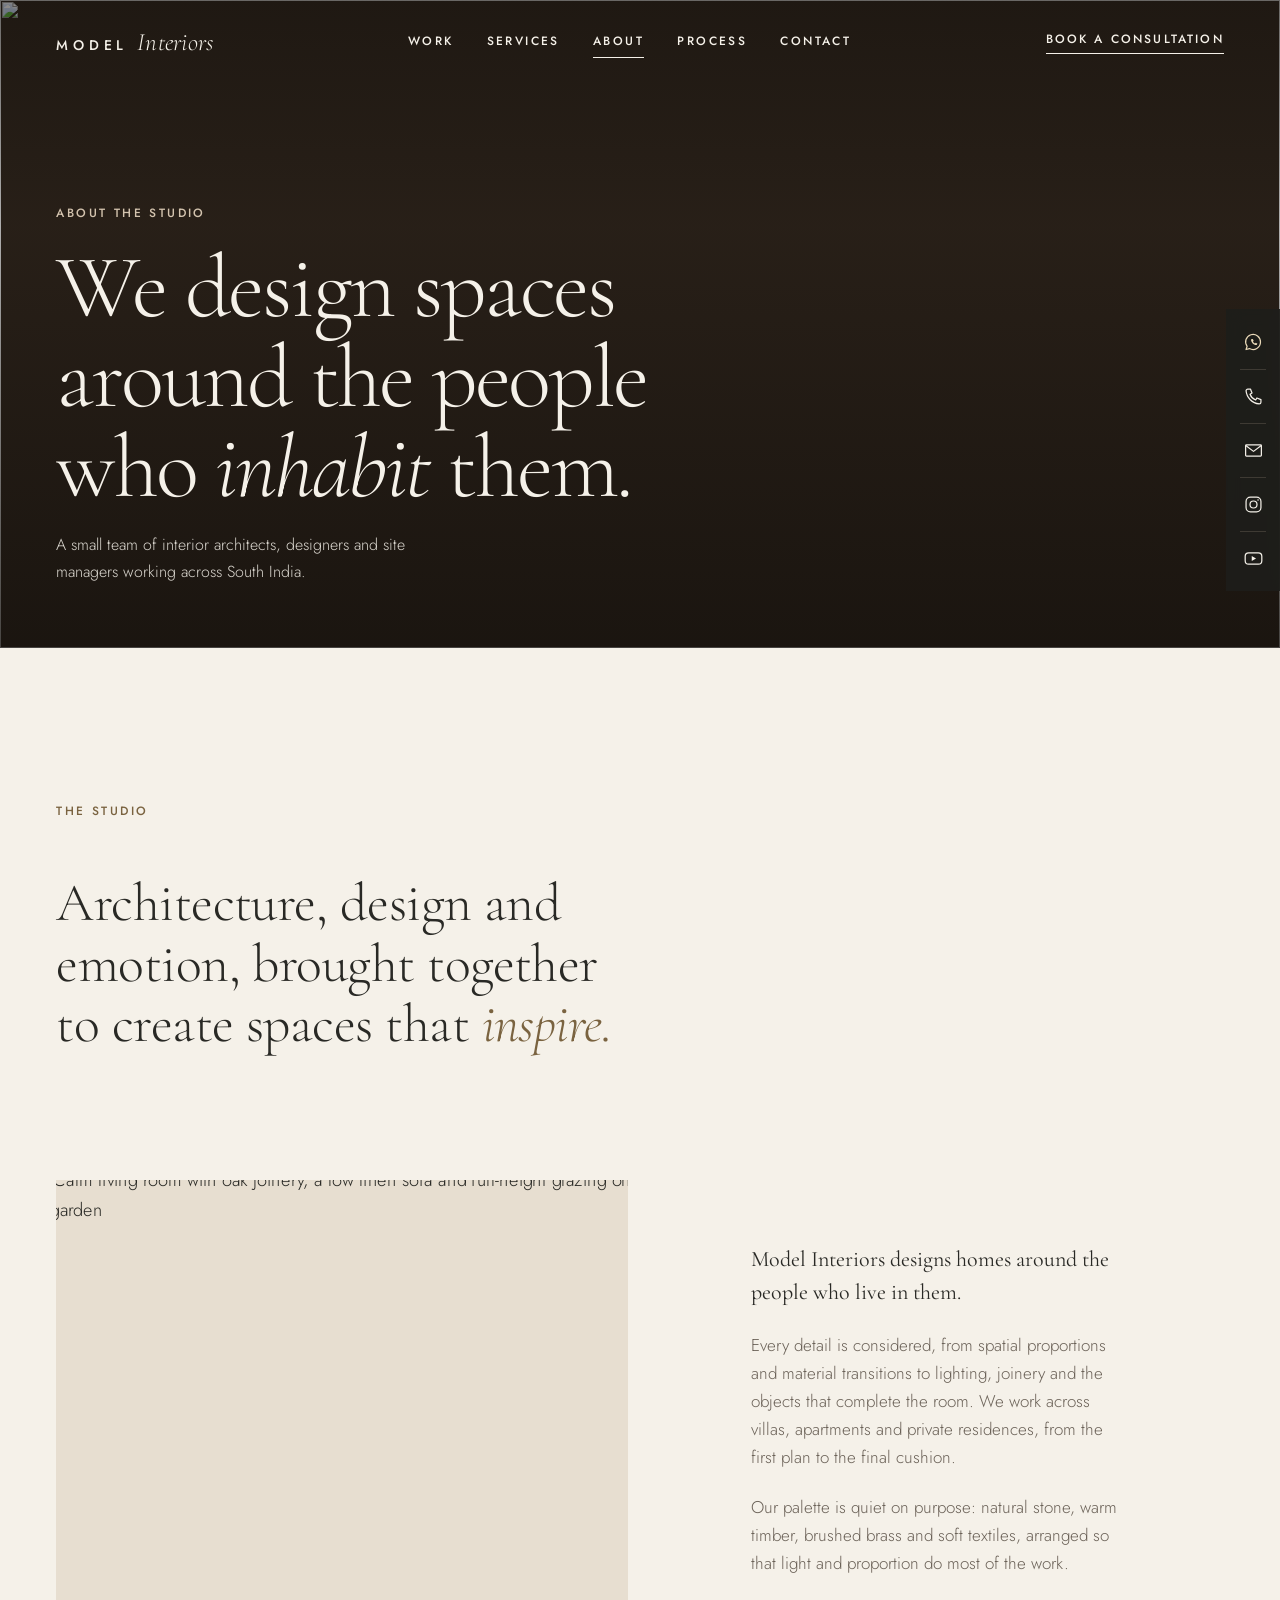
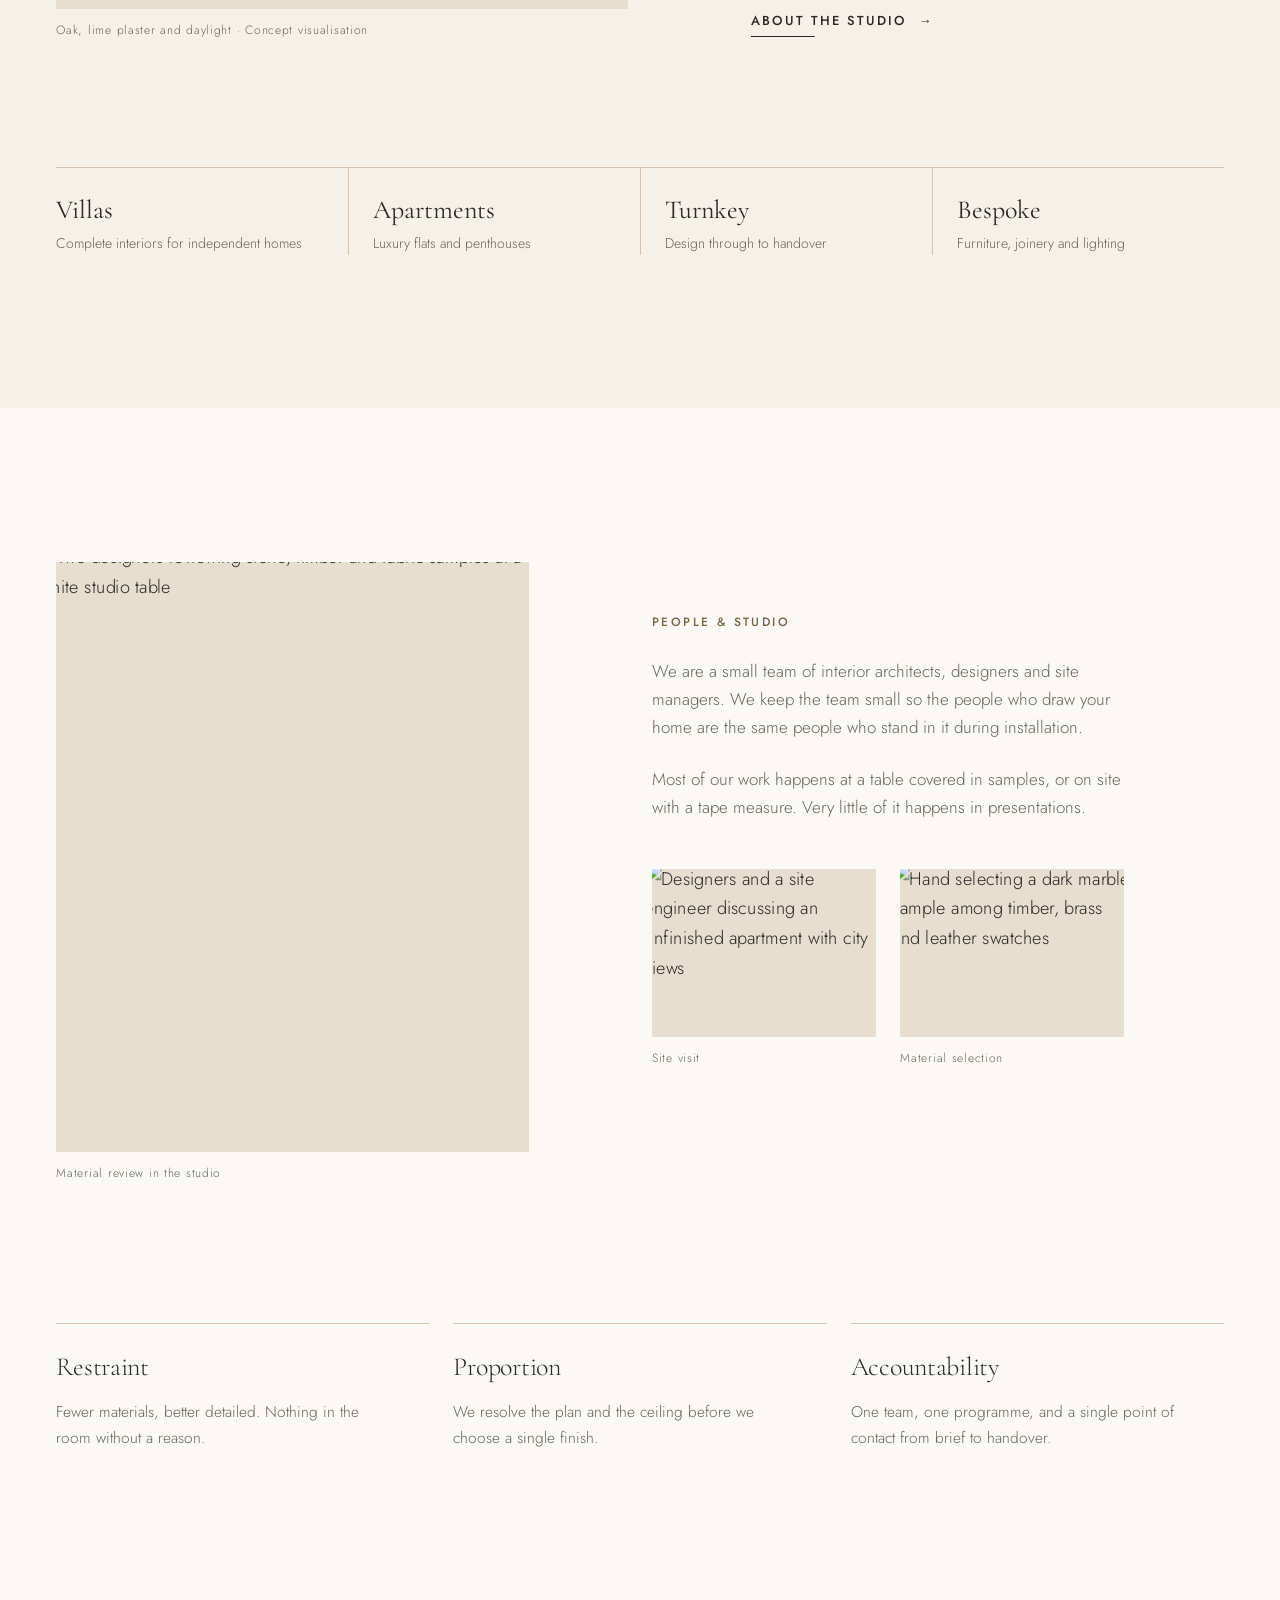
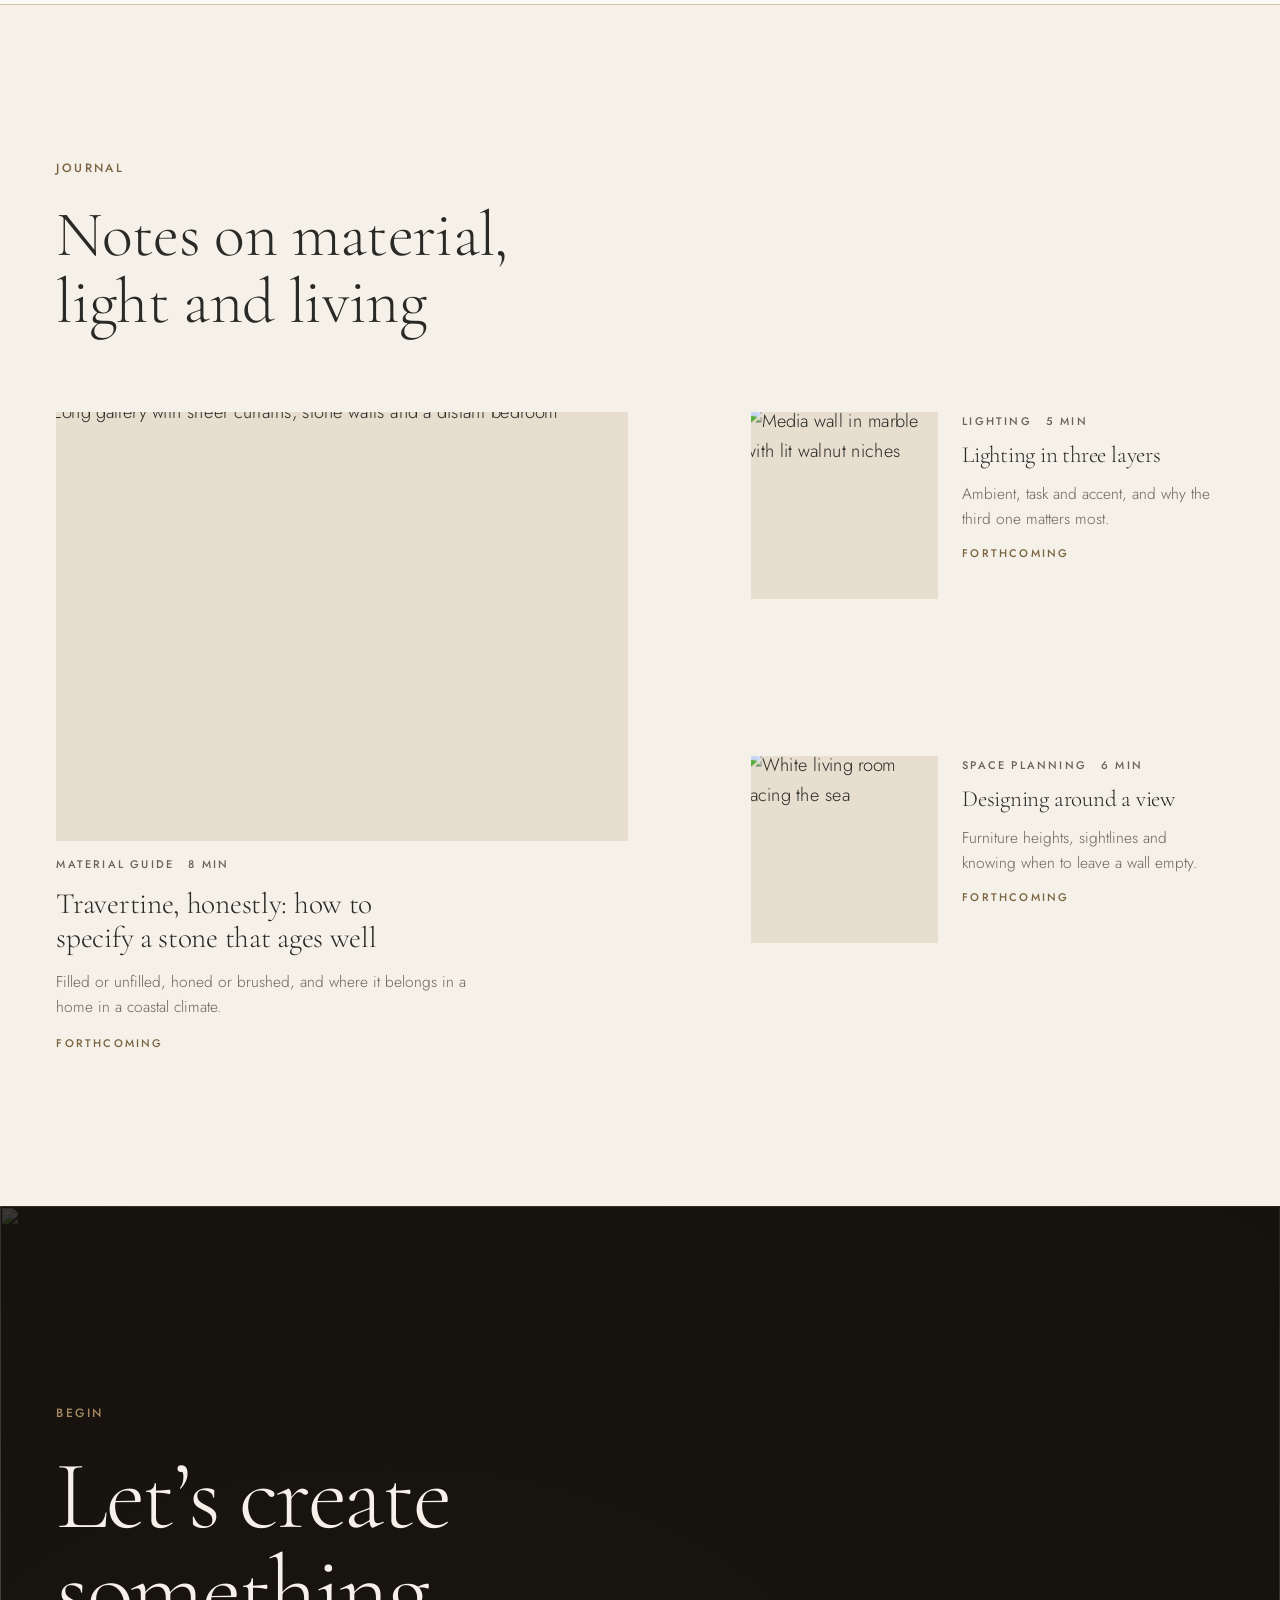
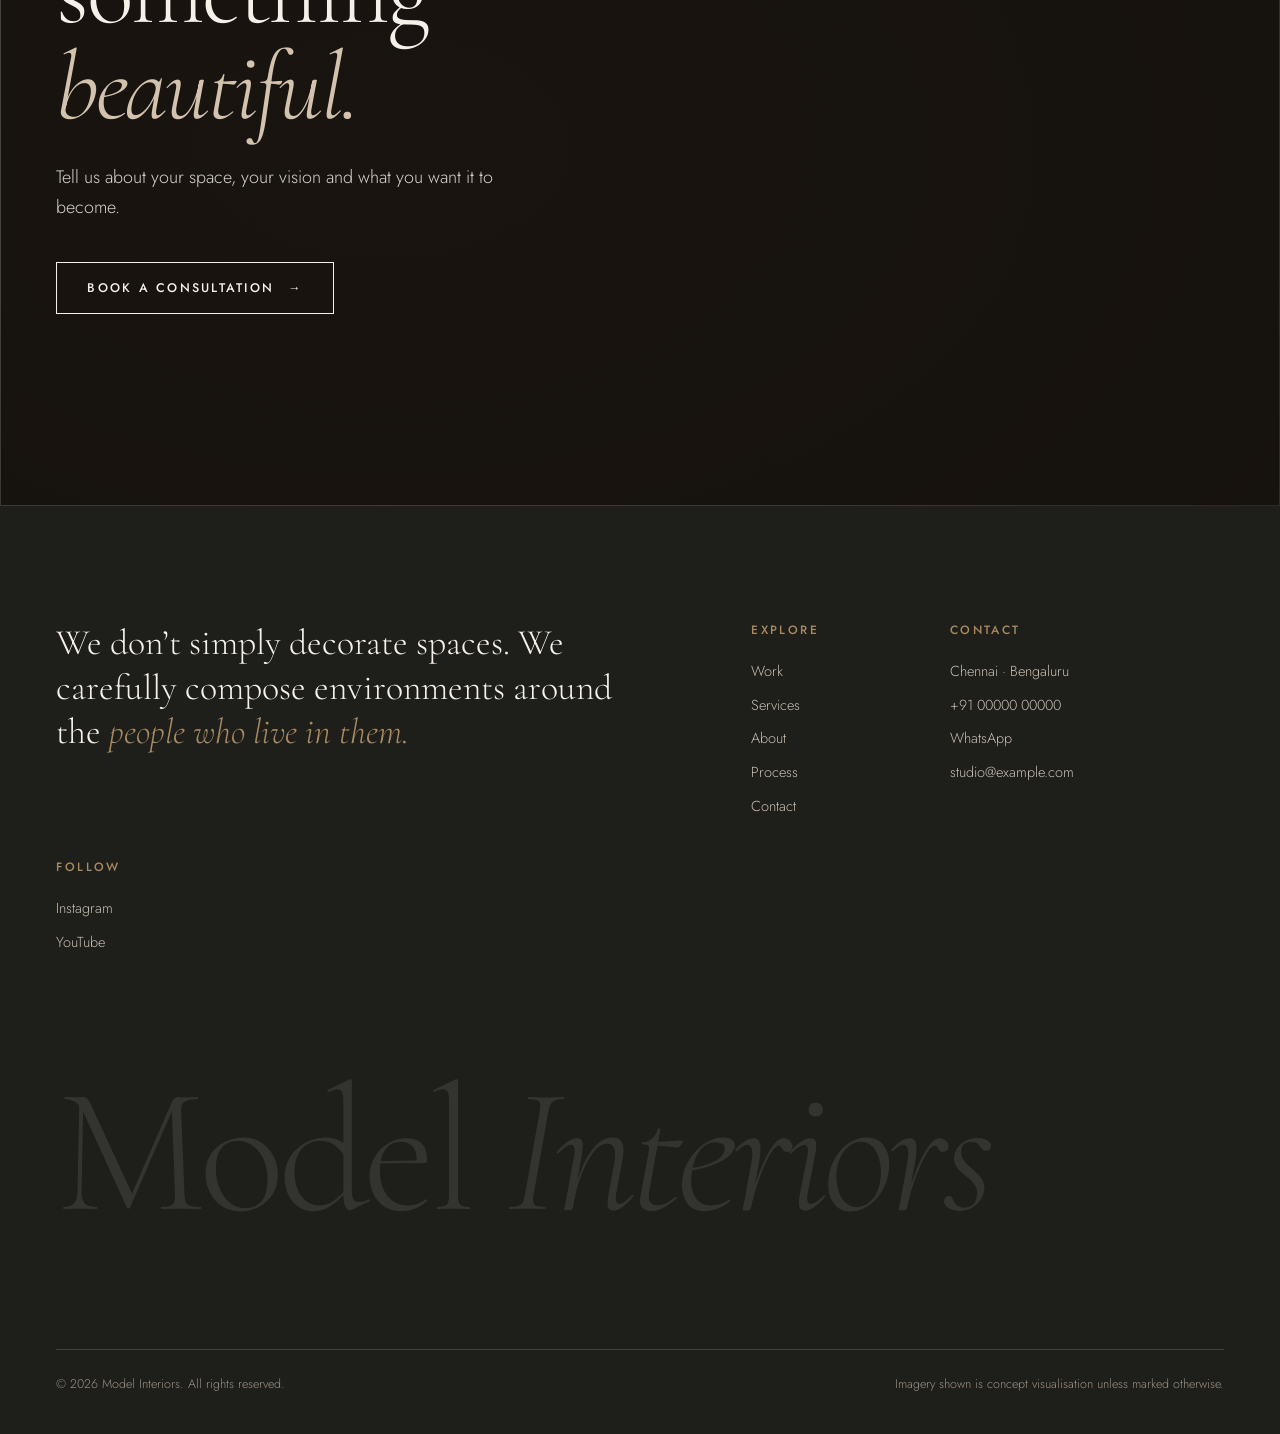
==== about.html @ 7d103e5c "Add files via upload" ====
<!doctype html>
<html lang="en">
<head>
<meta charset="utf-8">
<meta name="viewport" content="width=device-width,initial-scale=1,viewport-fit=cover">
<title>About — Model Interiors</title>
<meta name="description" content="Model Interiors — considered residential interiors, villas and luxury apartments.">
<link rel="preconnect" href="https://fonts.googleapis.com">
<link rel="preconnect" href="https://fonts.gstatic.com" crossorigin>
<link rel="stylesheet" href="https://fonts.googleapis.com/css2?family=Cormorant+Garamond:ital,wght@0,300;0,400;0,500;1,300;1,400&family=Jost:wght@300;400;500&display=swap">
<link rel="stylesheet" href="site.css">

</head>
<body>
<a class="skip" href="#main">Skip to content</a>
<header class="nav" id="nav">
  <div class="wrap">
    <a class="logo" href="index.html" aria-label="Model Interiors, home"><b>MODEL</b><i>Interiors</i></a>
    <nav class="menu" aria-label="Primary"><a href="work.html">Work</a><a href="services.html">Services</a><a href="about.html" aria-current="page">About</a><a href="process.html">Process</a><a href="contact.html">Contact</a></nav>
    <a class="nav-cta" href="contact.html">Book a consultation</a>
    <button class="burger" id="burger" aria-label="Open menu" aria-expanded="false" aria-controls="drawer"><span></span><span></span></button>
  </div>
</header>
<div class="drawer" id="drawer" role="dialog" aria-modal="true" aria-label="Menu">
  <div class="top"><span class="logo"><b>MODEL</b><i>Interiors</i></span><button class="close" id="close">Close</button></div>
  <nav aria-label="Mobile"><a href="index.html">Home</a><a href="work.html">Work</a><a href="services.html">Services</a><a href="about.html" aria-current="page">About</a><a href="process.html">Process</a><a href="contact.html">Contact</a></nav>
  <div class="foot"><span>+91 00000 00000</span><a href="https://wa.me/910000000000?text=Hello%20Model%20Interiors%2C%20I%27d%20like%20to%20discuss%20an%20interior%20project." target="_blank" rel="noopener" class="link">WhatsApp us <span class="arr">→</span></a></div>
</div>
<aside class="rail" aria-label="Quick contact"><a class="r-wa" href="https://wa.me/910000000000?text=Hello%20Model%20Interiors%2C%20I%27d%20like%20to%20discuss%20an%20interior%20project." target="_blank" rel="noopener" aria-label="WhatsApp: +91 00000 00000"><svg viewBox="0 0 24 24" aria-hidden="true"><path d="M20 11.5a8.5 8.5 0 0 1-12.6 7.4L3.5 20l1.2-3.7A8.5 8.5 0 1 1 20 11.5z"/><path d="M9.2 8.3c-.3 3.3 3 6.9 6.4 6.6l.9-1.5-1.9-1-.9.8a4.6 4.6 0 0 1-2.3-2.3l.8-.9-1-1.9-1.9.2z" class="fill"/></svg><span class="tip"><b>WhatsApp</b>+91 00000 00000</span><span class="mlabel">WhatsApp</span></a><a class="r-call" href="tel:+910000000000" aria-label="Call: +91 00000 00000"><svg viewBox="0 0 24 24" aria-hidden="true"><path d="M5.5 3.5h3l1.8 4.6-2.3 1.4a11 11 0 0 0 6.5 6.5l1.4-2.3 4.6 1.8v3a2 2 0 0 1-2 2A16.5 16.5 0 0 1 3.5 5.5a2 2 0 0 1 2-2z"/></svg><span class="tip"><b>Call</b>+91 00000 00000</span><span class="mlabel">Call</span></a><a class="r-mail" href="mailto:studio@example.com" aria-label="Email: studio@example.com"><svg viewBox="0 0 24 24" aria-hidden="true"><rect x="3" y="5.5" width="18" height="13" rx="1"/><path d="M3.5 6.5 12 13l8.5-6.5"/></svg><span class="tip"><b>Email</b>studio@example.com</span><span class="mlabel">Email</span></a><a class="r-ig" href="https://www.instagram.com/" target="_blank" rel="noopener" aria-label="Instagram: @modelinteriors"><svg viewBox="0 0 24 24" aria-hidden="true"><rect x="3.5" y="3.5" width="17" height="17" rx="5"/><circle cx="12" cy="12" r="4"/><circle cx="17.2" cy="6.8" r=".9" class="fill"/></svg><span class="tip"><b>Instagram</b>@modelinteriors</span><span class="mlabel">Instagram</span></a><a class="r-yt" href="https://www.youtube.com/" target="_blank" rel="noopener" aria-label="YouTube: Model Interiors"><svg viewBox="0 0 24 24" aria-hidden="true"><rect x="2.5" y="5.5" width="19" height="13" rx="4"/><path d="M10 9.2v5.6l4.9-2.8z" class="fill"/></svg><span class="tip"><b>YouTube</b>Model Interiors</span><span class="mlabel">YouTube</span></a></aside>
<main id="main">
<section class="page-hero" aria-labelledby="ph">
  <img src="img/team.webp" alt="" aria-hidden="true" style="object-position:50% 30%">
  <div class="wrap hero-intro"><span class="label l1" style="color:var(--taupe)">About the studio</span><h1 id="ph" class="l2">We design spaces around the people who <em>inhabit</em> them.</h1><p class="l3">A small team of interior architects, designers and site managers working across South India.</p></div>
</section><!-- INTRO -->
<section class="sec intro" id="intro" aria-labelledby="intro-h">
  <div class="wrap grid">
    <span class="label" style="grid-column:1/-1">The studio</span>
    <h2 id="intro-h">Architecture, design and emotion, brought together to create spaces that <em>inspire.</em></h2>
    <figure class="fig" style="margin-bottom:0">
      <div class="zoom reveal"><img src="img/travertine.webp" alt="Calm living room with oak joinery, a low linen sofa and full-height glazing onto a garden" loading="lazy" width="1600" height="893"></div>
      <figcaption>Oak, lime plaster and daylight · Concept visualisation</figcaption>
    </figure>
    <div class="txt">
      <p>Model Interiors designs homes around the people who live in them.</p>
      <p class="muted">Every detail is considered, from spatial proportions and material transitions to lighting, joinery and the objects that complete the room. We work across villas, apartments and private residences, from the first plan to the final cushion.</p>
      <p class="muted">Our palette is quiet on purpose: natural stone, warm timber, brushed brass and soft textiles, arranged so that light and proportion do most of the work.</p>
      <a class="link" href="about.html" style="align-self:flex-start">About the studio <span class="arr" aria-hidden="true">→</span></a>
    </div>
    <div class="scope">
      <div><b>Villas</b><span>Complete interiors for independent homes</span></div>
      <div><b>Apartments</b><span>Luxury flats and penthouses</span></div>
      <div><b>Turnkey</b><span>Design through to handover</span></div>
      <div><b>Bespoke</b><span>Furniture, joinery and lighting</span></div>
    </div>
  </div>
</section>

<!-- STUDIO -->
<section class="sec studio" id="studio" aria-labelledby="studio-h" style="background:var(--warm-white)">
  <div class="wrap grid">
    <figure class="main"><div class="zoom reveal"><img src="img/team.webp" alt="Two designers reviewing stone, timber and fabric samples at a white studio table" loading="lazy"></div><figcaption>Material review in the studio</figcaption></figure>
    <div class="copy">
      <span class="label">People &amp; studio</span>
      <h2 id="studio-h" class="sr-h">We design spaces around the people who <em>inhabit</em> them.</h2>
      <p>We are a small team of interior architects, designers and site managers. We keep the team small so the people who draw your home are the same people who stand in it during installation.</p>
      <p>Most of our work happens at a table covered in samples, or on site with a tape measure. Very little of it happens in presentations.</p>
      <div class="duo">
        <figure><div class="zoom reveal"><img src="img/p-site.webp" alt="Designers and a site engineer discussing an unfinished apartment with city views" loading="lazy"></div><figcaption>Site visit</figcaption></figure>
        <figure><div class="zoom reveal"><img src="img/p-material.webp" alt="Hand selecting a dark marble sample among timber, brass and leather swatches" loading="lazy"></div><figcaption>Material selection</figcaption></figure>
      </div>
    </div>
    <div class="principles">
      <div><h3>Restraint</h3><p>Fewer materials, better detailed. Nothing in the room without a reason.</p></div>
      <div><h3>Proportion</h3><p>We resolve the plan and the ceiling before we choose a single finish.</p></div>
      <div><h3>Accountability</h3><p>One team, one programme, and a single point of contact from brief to handover.</p></div>
    </div>
  </div>
</section>

<!-- JOURNAL -->
<section class="sec journal" aria-labelledby="j-h">
  <div class="wrap">
    <div class="sec-head">
      <span class="label">Journal</span>
      <h2 id="j-h">Notes on material, light and living</h2>
    </div>
    <div class="posts">
      <article class="post big">
        <div class="zoom reveal"><img src="img/gallery.webp" alt="Long gallery with sheer curtains, stone walls and a distant bedroom" loading="lazy"></div>
        <div class="k"><span>Material guide</span><span>8 min</span></div>
        <h3>Travertine, honestly: how to specify a stone that ages well</h3>
        <p>Filled or unfilled, honed or brushed, and where it belongs in a home in a coastal climate.</p>
        <span class="soon">Forthcoming</span>
      </article>
      <article class="post sm">
        <div class="zoom reveal"><img src="img/media-wall.webp" alt="Media wall in marble with lit walnut niches" loading="lazy"></div>
        <div style="display:flex;flex-direction:column;gap:12px"><div class="k"><span>Lighting</span><span>5 min</span></div><h3>Lighting in three layers</h3><p>Ambient, task and accent, and why the third one matters most.</p><span class="soon">Forthcoming</span></div>
      </article>
      <article class="post sm">
        <div class="zoom reveal"><img src="img/penthouse.webp" alt="White living room facing the sea" loading="lazy"></div>
        <div style="display:flex;flex-direction:column;gap:12px"><div class="k"><span>Space planning</span><span>6 min</span></div><h3>Designing around a view</h3><p>Furniture heights, sightlines and knowing when to leave a wall empty.</p><span class="soon">Forthcoming</span></div>
      </article>
    </div>
  </div>
</section>

<!-- FINAL CTA -->
<section class="final on-dark" aria-labelledby="cta-h">
  <img src="img/villa-sunset.webp" alt="" loading="lazy" aria-hidden="true">
  <div class="wrap">
    <span class="label">Begin</span>
    <h2 id="cta-h">Let’s create something <em>beautiful.</em></h2>
    <p>Tell us about your space, your vision and what you want it to become.</p>
    <a class="btn" href="contact.html">Book a consultation <span aria-hidden="true">→</span></a>
  </div>
</section>


</main>
<footer class="on-dark">
  <div class="wrap grid">
    <p class="statement">We don’t simply decorate spaces. We carefully compose environments around the <em>people who live in them.</em></p>
    <div class="col"><span class="label">Explore</span><a href="work.html">Work</a><a href="services.html">Services</a><a href="about.html">About</a><a href="process.html">Process</a><a href="contact.html">Contact</a></div>
    <div class="col"><span class="label">Contact</span><span>Chennai · Bengaluru</span><a href="tel:+910000000000">+91 00000 00000</a><a href="https://wa.me/910000000000?text=Hello%20Model%20Interiors%2C%20I%27d%20like%20to%20discuss%20an%20interior%20project." target="_blank" rel="noopener">WhatsApp</a><a href="mailto:studio@example.com">studio@example.com</a></div>
    <div class="col"><span class="label">Follow</span><a href="https://www.instagram.com/" target="_blank" rel="noopener">Instagram</a><a href="https://www.youtube.com/" target="_blank" rel="noopener">YouTube</a></div>
    <div class="big" aria-hidden="true">Model <em>Interiors</em></div>
    <div class="base"><span>© 2026 Model Interiors. All rights reserved.</span><span>Imagery shown is concept visualisation unless marked otherwise.</span></div>
  </div>
</footer>
<script src="site.js"></script>
</body>
</html>
---- site.css ----
:root{
  --ivory:#F5F1E9; --sand:#E7DED0; --taupe:#D3C3AE; --stone:#6B6258; --char:#292925; --ink:#1E1E1B;
  --brass:#A88B60; --brass-deep:#7A6340; --warm-white:#FBF9F5;
  --serif:"Cormorant Garamond","Cormorant",Georgia,"Times New Roman",serif;
  --sans:"Jost","Helvetica Neue",Arial,sans-serif;
  --g:clamp(20px,4.4vw,64px);
  --sec:clamp(88px,12vw,184px);
  --ease:cubic-bezier(.22,1,.36,1);
  color-scheme:light;
}
*{box-sizing:border-box}
html{scroll-behavior:smooth;-webkit-text-size-adjust:100%}
body{margin:0;background:var(--ivory);color:var(--char);font-family:var(--sans);font-weight:300;font-size:17px;line-height:1.65;-webkit-font-smoothing:antialiased;overflow-x:hidden}
img,video{display:block;max-width:100%;height:auto}
figure{margin:0}
[hidden]{display:none!important}
a{color:inherit;text-decoration:none}
h1,h2,h3{font-family:var(--serif);font-weight:300;margin:0;text-wrap:balance;letter-spacing:-.01em}
p{margin:0}
.wrap{max-width:1560px;margin:0 auto;padding-inline:var(--g)}
.label{font-family:var(--sans);font-size:12px;font-weight:500;letter-spacing:.2em;text-transform:uppercase;color:var(--brass-deep)}
.on-dark .label{color:var(--brass)}
.muted{color:var(--stone)}
.skip{position:absolute;left:-999px;top:8px;background:var(--char);color:var(--ivory);padding:10px 16px;z-index:100}
.skip:focus{left:16px}
:focus-visible{outline:2px solid var(--brass-deep);outline-offset:4px}
.on-dark :focus-visible{outline-color:var(--brass)}

/* links & buttons */
.link{display:inline-flex;align-items:center;gap:12px;font-size:13px;font-weight:500;letter-spacing:.16em;text-transform:uppercase;padding-block:10px;position:relative}
.link::after{content:"";position:absolute;left:0;right:0;bottom:4px;height:1px;background:currentColor;transform-origin:left;transform:scaleX(.35);transition:transform .5s var(--ease)}
.link:hover::after,.link:focus-visible::after{transform:scaleX(1)}
.link .arr{transition:transform .5s var(--ease)}
.link:hover .arr{transform:translateX(5px)}
.btn{display:inline-flex;align-items:center;justify-content:center;gap:14px;min-height:52px;padding:0 30px;border:1px solid currentColor;font:500 12.5px/1 var(--sans);letter-spacing:.18em;text-transform:uppercase;background:transparent;color:inherit;cursor:pointer;transition:background .5s var(--ease),color .5s var(--ease)}
.btn:hover{background:var(--char);color:var(--ivory);border-color:var(--char)}
.on-dark .btn:hover,.hero .btn:hover{background:var(--ivory);color:var(--char);border-color:var(--ivory)}

/* header */
.nav{position:fixed;inset:0 0 auto 0;z-index:50;padding-top:env(safe-area-inset-top,0px);color:var(--ivory);transition:background .5s var(--ease),color .5s var(--ease),transform .6s var(--ease),border-color .5s;border-bottom:1px solid transparent}
.nav.solid{background:rgba(245,241,233,.94);backdrop-filter:blur(10px);-webkit-backdrop-filter:blur(10px);color:var(--char);border-bottom-color:rgba(211,195,174,.6)}
.nav.hide{transform:translateY(-100%)}
.nav .wrap{display:flex;align-items:center;justify-content:space-between;height:84px;gap:24px}
.logo{display:flex;align-items:baseline;gap:9px;line-height:1}
.logo b{font:500 14px/1 var(--sans);letter-spacing:.34em}
.logo i{font:italic 300 25px/1 var(--serif);letter-spacing:.01em}
.menu{display:flex;gap:clamp(20px,2.6vw,44px);font-size:12px;font-weight:500;letter-spacing:.2em;text-transform:uppercase}
.menu a{position:relative;padding-block:8px}
.menu a::after{content:"";position:absolute;left:0;right:0;bottom:2px;height:1px;background:currentColor;transform:scaleX(0);transform-origin:left;transition:transform .5s var(--ease)}
.menu a:hover::after{transform:scaleX(1)}
.nav-cta{font-size:12px;font-weight:500;letter-spacing:.18em;text-transform:uppercase;border-bottom:1px solid currentColor;padding-bottom:3px}
.burger{display:none;background:none;border:0;color:inherit;width:48px;height:48px;cursor:pointer;padding:12px;margin-right:-12px}
.burger span{display:block;height:1px;background:currentColor;margin:7px 0;transition:transform .4s var(--ease)}
.drawer{position:fixed;inset:0;z-index:60;background:var(--warm-white);color:var(--char);display:flex;flex-direction:column;padding:calc(env(safe-area-inset-top,0px) + 24px) var(--g) calc(env(safe-area-inset-bottom,0px) + 32px);transform:translateY(-102%);transition:transform .7s var(--ease);visibility:hidden}
.drawer.open{transform:none;visibility:visible}
.drawer .top{display:flex;justify-content:space-between;align-items:center;height:48px}
.drawer nav{margin-top:auto;display:flex;flex-direction:column;gap:6px}
.drawer nav a{font:300 clamp(42px,12vw,64px)/1.1 var(--serif)}
.drawer .foot{margin-top:auto;padding-top:32px;border-top:1px solid var(--taupe);display:flex;justify-content:space-between;flex-wrap:wrap;gap:12px;font-size:13px;color:var(--stone)}
.close{background:none;border:0;font:500 12px var(--sans);letter-spacing:.2em;text-transform:uppercase;cursor:pointer;padding:12px 0;color:inherit}

/* hero */
.hero{position:relative;height:100svh;min-height:600px;max-height:1100px;color:var(--ivory);overflow:hidden;background:#2a2119}
.hero picture,.hero video,.hero picture img{position:absolute;inset:0;width:100%;height:100%;object-fit:cover}
.hero video{opacity:0;transition:opacity 1.2s var(--ease)}
.hero video.ready{opacity:1}
.hero::after{content:"";position:absolute;inset:0;background:linear-gradient(180deg,rgba(20,16,12,.45) 0%,rgba(20,16,12,0) 26%,rgba(20,16,12,0) 45%,rgba(20,16,12,.72) 100%)}
.hero .wrap{position:relative;z-index:2;height:100%;display:flex;flex-direction:column;justify-content:flex-end;padding-bottom:clamp(40px,7vh,88px)}
.hero h1{font-size:clamp(52px,8.4vw,132px);line-height:.98;letter-spacing:-.025em;max-width:11ch}
.hero h1 em{font-style:italic;font-weight:300}
.hero-row{display:grid;grid-template-columns:minmax(0,1fr) auto;gap:32px 48px;align-items:end;margin-top:clamp(28px,4vh,44px)}
.hero-row p{max-width:44ch;font-size:clamp(16px,1.25vw,19px);color:rgba(245,241,233,.88)}
.hero-ctas{display:flex;gap:28px;align-items:center;flex-wrap:wrap}
.hero-meta{position:absolute;right:var(--g);top:calc(96px + env(safe-area-inset-top,0px));z-index:2;font-size:11px;letter-spacing:.2em;text-transform:uppercase;color:rgba(245,241,233,.75);text-align:right;line-height:1.8}
.hero-intro>*{animation:rise 1.4s var(--ease) both}
.hero-intro .l2{animation-delay:.12s}.hero-intro .l3{animation-delay:.24s}
@keyframes rise{from{transform:translateY(22px)}to{transform:none}}

/* sections */
section{position:relative}
.sec{padding-block:var(--sec)}
.sec-head{display:grid;grid-template-columns:repeat(12,minmax(0,1fr));gap:24px;align-items:end;margin-bottom:clamp(48px,6vw,96px)}
.sec-head .label{grid-column:1/-1}
.sec-head h2{grid-column:1/8;font-size:clamp(40px,5vw,76px);line-height:1.04}
.sec-head .aside{grid-column:9/13;color:var(--stone);max-width:40ch}

/* intro */
.intro .grid{display:grid;grid-template-columns:repeat(12,minmax(0,1fr));gap:24px}
.intro h2{grid-column:1/10;font-size:clamp(34px,4.2vw,64px);line-height:1.12;margin-top:28px}
.intro h2 em{font-style:italic;color:var(--brass-deep)}
.intro .fig{grid-column:1/7;margin-top:clamp(56px,8vw,120px)}
.intro .fig img{width:100%;aspect-ratio:4/3;object-fit:cover}
.intro .txt{grid-column:8/12;margin-top:clamp(56px,8vw,120px);align-self:end;display:flex;flex-direction:column;gap:22px}
.intro .txt p:first-child{font:400 22px/1.5 var(--serif);color:var(--char)}
.scope{grid-column:1/-1;margin-top:clamp(64px,8vw,120px);border-top:1px solid var(--taupe);display:grid;grid-template-columns:repeat(4,minmax(0,1fr))}
.scope div{padding:26px 24px 0 0;display:flex;flex-direction:column;gap:6px}
.scope div+div{padding-left:24px;border-left:1px solid var(--taupe)}
.scope b{font:400 26px/1.2 var(--serif)}
.scope span{font-size:14px;color:var(--stone)}
figcaption,.cap{font-size:12px;letter-spacing:.06em;color:var(--stone);margin-top:12px}

/* image hover */
.zoom{overflow:hidden;background:var(--sand)}
.zoom img{transition:transform 1.4s var(--ease)}
a:hover .zoom img,.zoom:hover img{transform:scale(1.035)}
.reveal img{transform:scale(1.07);transition:transform 1.8s var(--ease)}
.reveal.in img{transform:none}
a:hover .reveal.in img{transform:scale(1.035)}

/* work */
.filters{display:flex;flex-wrap:wrap;gap:6px 30px;margin-bottom:clamp(40px,5vw,72px);border-bottom:1px solid var(--taupe)}
.filters button{background:none;border:0;padding:14px 0;margin-bottom:-1px;font:500 12px var(--sans);letter-spacing:.2em;text-transform:uppercase;color:var(--stone);cursor:pointer;border-bottom:1px solid transparent;transition:color .4s,border-color .4s}
.filters button[aria-pressed="true"]{color:var(--char);border-bottom-color:var(--brass-deep)}
.filters button:hover{color:var(--char)}
.works{display:grid;grid-template-columns:repeat(12,minmax(0,1fr));gap:clamp(56px,7vw,110px) 24px}
.work{display:flex;flex-direction:column;transition:opacity .5s var(--ease)}
.work .zoom img{width:100%;height:100%;object-fit:cover}
.work .meta{display:flex;justify-content:space-between;align-items:baseline;gap:16px;margin-top:20px;flex-wrap:wrap}
.work h3{font-size:clamp(26px,2.3vw,34px);line-height:1.15}
.work .type{font-size:11.5px;letter-spacing:.18em;text-transform:uppercase;color:var(--stone);white-space:nowrap}
.work p{margin-top:10px;color:var(--stone);max-width:48ch;font-size:15.5px}
.tag{display:inline-block;margin-top:14px;font-size:10.5px;font-weight:500;letter-spacing:.2em;text-transform:uppercase;color:var(--brass-deep);border:1px solid var(--taupe);padding:5px 9px 4px;align-self:flex-start}
.w1{grid-column:1/9}.w1 .zoom{aspect-ratio:3/2}
.w2{grid-column:10/13;align-self:end}.w2 .zoom{aspect-ratio:4/5}
.w3{grid-column:1/6}.w3 .zoom{aspect-ratio:4/5}
.w4{grid-column:7/13;margin-top:clamp(0px,10vw,160px)}.w4 .zoom{aspect-ratio:4/3}
.w5{grid-column:2/8}.w5 .zoom{aspect-ratio:4/3}
.w6{grid-column:9/13;align-self:center}.w6 .zoom{aspect-ratio:3/4}
.works.filtered .work{grid-column:auto/span 6;margin-top:0;align-self:start}
.works.filtered .work .zoom{aspect-ratio:4/3}
.work[hidden]{display:none!important}

/* dark story */
.on-dark{background:var(--ink);color:var(--ivory)}
.on-dark .muted,.on-dark figcaption,.on-dark .cap{color:#B7AC9E}
.story .top{display:grid;grid-template-columns:repeat(12,minmax(0,1fr));gap:24px;align-items:end;margin-bottom:clamp(48px,6vw,88px)}
.story .top h2{grid-column:1/9;font-size:clamp(40px,5.2vw,82px);line-height:1.02;margin-top:24px}
.story .top h2 em{font-style:italic;color:var(--brass)}
.story .top p{grid-column:9/13}
.story .cols{display:grid;grid-template-columns:repeat(12,minmax(0,1fr));gap:24px;margin-top:clamp(56px,7vw,110px)}
.story .col{grid-column:span 3;border-top:1px solid rgba(211,195,174,.28);padding-top:22px;display:flex;flex-direction:column;gap:12px}
.story .col h3{font-size:26px}
.story .col p{color:#C9BFB1;font-size:15.5px}
.story .col ul{list-style:none;margin:0;padding:0;display:flex;flex-direction:column;gap:8px;font-size:15px;color:#C9BFB1}
.story .col li{display:flex;align-items:center;gap:12px}
.story .col li i{width:18px;height:18px;flex:none;border:1px solid rgba(245,241,233,.25)}
.story .pair{display:grid;grid-template-columns:repeat(12,minmax(0,1fr));gap:24px;margin-top:clamp(56px,7vw,110px)}
.story .pair figure{margin:0}
.story .pair .a{grid-column:1/8}.story .pair .b{grid-column:9/13;align-self:end}
.story .pair img{width:100%;aspect-ratio:16/10;object-fit:cover}
.story .pair .b img{aspect-ratio:4/5}
.story .end{display:flex;justify-content:space-between;align-items:center;gap:24px;flex-wrap:wrap;margin-top:clamp(56px,6vw,96px);padding-top:32px;border-top:1px solid rgba(211,195,174,.28)}
.story .end p{font:italic 300 clamp(24px,2.4vw,34px)/1.3 var(--serif);max-width:32ch}

/* compare slider */
.compare{position:relative;overflow:hidden;background:#111;user-select:none;touch-action:pan-y}
.compare img{width:100%;height:100%;object-fit:cover;pointer-events:none}
.compare .before{position:absolute;inset:0;clip-path:inset(0 calc(100% - var(--p,50%)) 0 0)}
.compare .bar{position:absolute;top:0;bottom:0;left:var(--p,50%);width:1px;background:rgba(245,241,233,.9);pointer-events:none}
.compare .knob{position:absolute;top:50%;left:var(--p,50%);width:58px;height:58px;margin:-29px 0 0 -29px;border-radius:50%;border:1px solid rgba(245,241,233,.9);background:rgba(30,30,27,.35);backdrop-filter:blur(6px);-webkit-backdrop-filter:blur(6px);display:grid;place-items:center;color:var(--ivory);font-size:15px;letter-spacing:.1em;pointer-events:none}
.compare input{position:absolute;inset:0;width:100%;height:100%;opacity:0;cursor:ew-resize;margin:0}
.compare:has(input:focus-visible) .knob{outline:2px solid var(--brass);outline-offset:4px}
.compare .lb{position:absolute;bottom:18px;font-size:11px;font-weight:500;letter-spacing:.22em;text-transform:uppercase;color:var(--ivory);background:rgba(30,30,27,.5);padding:7px 11px 6px;pointer-events:none}
.compare .lb.l{left:18px}.compare .lb.r{right:18px}
.story .compare{aspect-ratio:16/9}

/* services */
.services .grid{display:grid;grid-template-columns:repeat(12,minmax(0,1fr));gap:24px}
.svc-media{grid-column:1/6;position:sticky;top:120px;align-self:start}
.svc-media .frame{position:relative;aspect-ratio:4/5;overflow:hidden;background:var(--sand)}
.svc-media img{position:absolute;inset:0;width:100%;height:100%;object-fit:cover;opacity:0;transition:opacity .9s var(--ease),transform 1.6s var(--ease);transform:scale(1.04)}
.svc-media img.on{opacity:1;transform:none}
.svc-list{grid-column:7/13;list-style:none;margin:0;padding:0;border-top:1px solid var(--taupe)}
.svc{border-bottom:1px solid var(--taupe);padding:28px 0;display:grid;grid-template-columns:56px minmax(0,1fr);gap:4px 16px;cursor:default;transition:padding .6s var(--ease)}
.svc .n{font:400 14px/1 var(--sans);letter-spacing:.1em;color:var(--brass-deep);padding-top:12px;font-variant-numeric:tabular-nums}
.svc h3{font-size:clamp(26px,2.4vw,36px);line-height:1.15;transition:color .4s}
.svc p{grid-column:2;color:var(--stone);max-width:52ch;font-size:15.5px}
.svc.active h3{font-style:italic}
.svc.active{padding-left:10px}

/* materials */
.materials{background:var(--sand)}
.mat-grid{display:grid;grid-template-columns:repeat(12,minmax(0,1fr));grid-auto-flow:dense;gap:24px}
.mat{margin:0}
.mat .zoom img{width:100%;height:100%;object-fit:cover}
.mat figcaption{display:flex;justify-content:space-between;gap:12px;color:var(--stone)}
.mat figcaption b{font-weight:500;color:var(--char);letter-spacing:.14em;text-transform:uppercase;font-size:11px}
.m1{grid-column:1/6}.m1 .zoom{aspect-ratio:4/5}
.m2{grid-column:6/10;align-self:end}.m2 .zoom{aspect-ratio:1/1}
.m3{grid-column:10/13}.m3 .zoom{aspect-ratio:3/4}
.m4{grid-column:2/5}.m4 .zoom{aspect-ratio:1/1}
.m5{grid-column:5/9}.m5 .zoom{aspect-ratio:4/3}
.m6{grid-column:9/13}.m6 .zoom{aspect-ratio:4/3}
.mat-text{grid-column:1/13;display:grid;grid-template-columns:repeat(12,minmax(0,1fr));gap:24px;margin-top:clamp(40px,5vw,72px)}
.mat-text p{grid-column:7/12;font:400 clamp(20px,1.7vw,24px)/1.5 var(--serif)}

/* film */
.film{position:relative;height:min(92svh,980px);min-height:520px;overflow:hidden;background:#d8d4cc}
.film video{position:absolute;inset:0;width:100%;height:100%;object-fit:cover}
.film::after{content:"";position:absolute;inset:0;background:linear-gradient(180deg,rgba(20,16,12,0) 55%,rgba(20,16,12,.55) 100%);pointer-events:none}
.film .wrap{position:relative;z-index:2;height:100%;display:flex;align-items:flex-end;justify-content:space-between;gap:24px;padding-bottom:40px;color:var(--ivory);flex-wrap:wrap}
.film h2{font-size:clamp(34px,4vw,60px);line-height:1.05;max-width:16ch}
.film .ctl{background:none;border:1px solid rgba(245,241,233,.7);color:var(--ivory);height:48px;padding:0 20px;font:500 11.5px var(--sans);letter-spacing:.2em;text-transform:uppercase;cursor:pointer}

/* process */
.steps{display:grid;grid-template-columns:repeat(4,minmax(0,1fr));gap:24px;counter-reset:s}
.step{display:flex;flex-direction:column;gap:18px;padding-top:24px;border-top:1px solid var(--char)}
.step:nth-child(2){margin-top:64px}.step:nth-child(3){margin-top:128px}.step:nth-child(4){margin-top:192px}
.step .n{display:flex;justify-content:space-between;font-size:12px;font-weight:500;letter-spacing:.2em;text-transform:uppercase}
.step .n span:first-child{color:var(--brass-deep)}
.step .zoom{aspect-ratio:4/3}
.step .zoom img{width:100%;height:100%;object-fit:cover}
.step h3{font-size:clamp(30px,2.6vw,40px)}
.step p{color:var(--stone);font-size:15.5px}

/* transformations */
.tf .grid{display:grid;grid-template-columns:repeat(12,minmax(0,1fr));gap:24px;align-items:start}
.tf .compare{grid-column:1/9;aspect-ratio:16/11}
.tf .side{grid-column:10/13;display:flex;flex-direction:column;gap:28px}
.tabs{display:flex;flex-direction:column;border-top:1px solid var(--taupe)}
.tabs button{display:flex;justify-content:space-between;align-items:center;background:none;border:0;border-bottom:1px solid var(--taupe);padding:18px 0;font:300 26px/1.2 var(--serif);color:var(--stone);cursor:pointer;text-align:left;transition:color .4s,padding .5s var(--ease)}
.tabs button span{font:500 11px var(--sans);letter-spacing:.2em;text-transform:uppercase}
.tabs button[aria-selected="true"]{color:var(--char);font-style:italic;padding-left:10px}
.tabs button:hover{color:var(--char)}

/* studio */
.studio .grid{display:grid;grid-template-columns:repeat(12,minmax(0,1fr));gap:24px}
.studio .main{grid-column:1/6;margin:0}
.studio .main .zoom{aspect-ratio:4/5}
.studio .main img{width:100%;height:100%;object-fit:cover}
.studio .copy{grid-column:7/12;display:flex;flex-direction:column;gap:24px;padding-top:clamp(0px,4vw,64px)}
.studio .copy h2{font-size:clamp(38px,4.4vw,68px);line-height:1.05}
.studio .copy h2 em{font-style:italic}
.studio .copy p{color:var(--stone);max-width:50ch}
.studio .duo{display:grid;grid-template-columns:1fr 1fr;gap:24px;margin-top:24px}
.studio .duo figure{margin:0}
.studio .duo .zoom{aspect-ratio:4/3}
.studio .duo img{width:100%;height:100%;object-fit:cover}
.principles{grid-column:1/-1;margin-top:clamp(72px,9vw,140px);display:grid;grid-template-columns:repeat(3,minmax(0,1fr));gap:24px}
.principles div{border-top:1px solid var(--taupe);padding-top:22px}
.principles h3{font-size:26px;margin-bottom:10px}
.principles p{color:var(--stone);font-size:15.5px;max-width:38ch}

/* journal */
.journal{border-top:1px solid var(--taupe)}
.posts{display:grid;grid-template-columns:repeat(12,minmax(0,1fr));gap:48px 24px}
.post{display:flex;flex-direction:column;gap:14px}
.post .zoom img{width:100%;height:100%;object-fit:cover}
.post.big{grid-column:1/7;grid-row:span 2}.post.big .zoom{aspect-ratio:4/3}
.post.sm{grid-column:8/13;display:grid;grid-template-columns:minmax(0,5fr) minmax(0,7fr);gap:24px;align-items:start}
.post.sm .zoom{aspect-ratio:1/1}
.post .k{font-size:11px;font-weight:500;letter-spacing:.2em;text-transform:uppercase;color:var(--stone);display:flex;gap:14px}
.post h3{font-size:clamp(26px,2.3vw,36px);line-height:1.15}
.post.sm h3{font-size:clamp(22px,1.8vw,28px)}
.post p{color:var(--stone);font-size:15.5px;max-width:48ch}
.soon{font-size:11px;letter-spacing:.2em;text-transform:uppercase;color:var(--brass-deep);font-weight:500}

/* final cta */
.final{position:relative;min-height:min(100svh,900px);display:flex;align-items:center;color:var(--ivory);overflow:hidden;background:#1b1612}
.final img{position:absolute;inset:0;width:100%;height:100%;object-fit:cover;opacity:.55}
.final::after{content:"";position:absolute;inset:0;background:radial-gradient(ellipse at 30% 60%,rgba(20,16,12,.35),rgba(20,16,12,.8))}
.final .wrap{position:relative;z-index:2;width:100%;padding-block:var(--sec)}
.final h2{font-size:clamp(50px,7.6vw,124px);line-height:.98;letter-spacing:-.025em;max-width:12ch;margin-top:24px}
.final h2 em{font-style:italic;color:var(--taupe)}
.final p{margin-top:28px;max-width:44ch;font-size:18px;color:rgba(245,241,233,.86)}
.final .btn{margin-top:40px}

/* contact */
.contact .grid{display:grid;grid-template-columns:repeat(12,minmax(0,1fr));gap:24px}
.contact .info{grid-column:1/5;display:flex;flex-direction:column;gap:36px}
.contact .info h2{font-size:clamp(40px,4.6vw,72px);line-height:1.02}
.contact dl{margin:0;display:flex;flex-direction:column;gap:22px}
.contact dt{font-size:11px;font-weight:500;letter-spacing:.2em;text-transform:uppercase;color:var(--stone);margin-bottom:4px}
.contact dd{margin:0;font:400 22px/1.35 var(--serif)}
.contact dd small{display:block;font:300 13px var(--sans);color:var(--stone)}
form{grid-column:6/13;display:grid;grid-template-columns:1fr 1fr;gap:34px 32px;align-content:start}
.f{display:flex;flex-direction:column;gap:6px}
.f.full{grid-column:1/-1}
.f label{font-size:11px;font-weight:500;letter-spacing:.2em;text-transform:uppercase;color:var(--stone)}
.f input,.f select,.f textarea{font:300 18px/1.4 var(--sans);color:var(--char);background:transparent;border:0;border-bottom:1px solid var(--taupe);padding:10px 0 12px;border-radius:0;min-height:48px;transition:border-color .4s;-webkit-appearance:none;appearance:none;width:100%}
.f select{background-image:linear-gradient(45deg,transparent 50%,var(--stone) 50%),linear-gradient(135deg,var(--stone) 50%,transparent 50%);background-position:calc(100% - 12px) 22px,calc(100% - 7px) 22px;background-size:5px 5px;background-repeat:no-repeat;padding-right:28px}
.f textarea{min-height:120px;resize:vertical}
.f input:focus,.f select:focus,.f textarea:focus{outline:none;border-bottom-color:var(--char)}
.f .err{font-size:13px;color:#8C3B2A;min-height:0}
.f.bad input,.f.bad select{border-bottom-color:#8C3B2A}
.consent{grid-column:1/-1;display:flex;gap:12px;align-items:flex-start;font-size:14px;color:var(--stone)}
.consent input{width:18px;height:18px;margin-top:3px;accent-color:var(--char);flex:none}
.submit{grid-column:1/-1;display:flex;align-items:center;gap:28px;flex-wrap:wrap}
.submit .btn{background:var(--char);color:var(--ivory);border-color:var(--char)}
.submit .btn:hover{background:transparent;color:var(--char)}
.thanks{grid-column:6/13;border-top:1px solid var(--char);padding-top:32px;display:flex;flex-direction:column;gap:16px}
.thanks h3{font-size:clamp(34px,3.4vw,52px)}
.thanks p{color:var(--stone);max-width:48ch}

/* footer */
footer{background:var(--ink);color:var(--ivory);padding-block:clamp(72px,9vw,128px) calc(40px + env(safe-area-inset-bottom,0px))}
footer .grid{display:grid;grid-template-columns:repeat(12,minmax(0,1fr));gap:40px 24px}
footer .statement{grid-column:1/7;font:300 clamp(28px,2.8vw,42px)/1.25 var(--serif)}
footer .statement em{color:var(--brass)}
footer .col{grid-column:span 2;display:flex;flex-direction:column;gap:10px;font-size:14.5px;color:#C9BFB1}
footer .col:first-of-type{grid-column:8/10}
footer .col .label{margin-bottom:8px}
footer .col a:hover{color:var(--ivory)}
footer .base{grid-column:1/-1;margin-top:clamp(48px,6vw,96px);padding-top:24px;border-top:1px solid rgba(211,195,174,.22);display:flex;justify-content:space-between;gap:16px;flex-wrap:wrap;font-size:12.5px;color:#9C9286}
footer .big{grid-column:1/-1;font:300 clamp(56px,14vw,250px)/.9 var(--serif);letter-spacing:-.035em;color:rgba(245,241,233,.1);margin-top:clamp(40px,6vw,88px);white-space:nowrap;overflow:hidden}
footer .big em{font-style:italic}

/* responsive */
@media (max-width:1100px){
  .sec-head h2{grid-column:1/-1}.sec-head .aside{grid-column:1/-1}
  .intro h2{grid-column:1/-1}
  .intro .fig{grid-column:1/8}.intro .txt{grid-column:8/13;margin-top:0}
  .story .col{grid-column:span 6}
  .svc-media{grid-column:1/6}.svc-list{grid-column:6/13}
  .steps{grid-template-columns:repeat(2,minmax(0,1fr));gap:56px 24px}
  .step:nth-child(n){margin-top:0}
  .tf .compare{grid-column:1/-1}.tf .side{grid-column:1/-1}
  .tabs{flex-direction:row;flex-wrap:wrap;gap:0 28px}
  .tabs button{border-bottom:1px solid transparent;font-size:22px}
  .tabs button[aria-selected="true"]{border-bottom-color:var(--char);padding-left:0}
  .tabs button span{display:none}
  .studio .main{grid-column:1/7}.studio .copy{grid-column:7/13}
  .contact .info{grid-column:1/-1}form,.thanks{grid-column:1/-1}
  footer .statement{grid-column:1/-1}footer .col,footer .col:first-of-type{grid-column:span 4}
}
@media (max-width:860px){
  .menu,.nav-cta{display:none}.burger{display:block}
  .hero-meta{display:none}
  .hero-row{grid-template-columns:1fr}
  .intro .fig,.intro .txt{grid-column:1/-1}
  .intro .txt{margin-top:32px}
  .scope{grid-template-columns:1fr 1fr}
  .scope div:nth-child(3){padding-left:0;border-left:0}
  .scope div:nth-child(n+3){border-top:1px solid var(--taupe);margin-top:26px}
  .works{gap:64px 16px}
  .w1,.w2,.w3,.w4,.w5,.w6,.works.filtered .work{grid-column:1/-1;margin-top:0}
  .w2 .zoom,.w3 .zoom,.w6 .zoom{aspect-ratio:4/5}
  .w2,.w6{grid-column:2/-1}
  .w3{grid-column:1/12}
  .story .top h2,.story .top p{grid-column:1/-1}
  .story .pair .a,.story .pair .b{grid-column:1/-1}
  .story .pair .b{grid-column:4/-1}
  .story .compare{aspect-ratio:4/3}
  .svc-media{display:none}.svc-list{grid-column:1/-1}
  .m1{grid-column:1/-1}.m2{grid-column:1/7}.m3{grid-column:7/13}.m4{grid-column:1/7}.m5{grid-column:7/13;align-self:end}.m6{grid-column:1/-1}
  .m1 .zoom{aspect-ratio:4/3}.m5 .zoom{aspect-ratio:1/1}
  .mat-text p{grid-column:1/-1}
  .film{height:auto;aspect-ratio:4/5;min-height:0}
  .studio .main,.studio .copy{grid-column:1/-1}
  .principles{grid-template-columns:1fr}
  .post.big,.post.sm{grid-column:1/-1;grid-row:auto}
  footer .col,footer .col:first-of-type{grid-column:span 6}
}
@media (max-width:560px){
  body{font-size:16px}
  .nav .wrap{height:68px}
  .logo b{font-size:12px;letter-spacing:.3em}.logo i{font-size:21px}
  .hero{min-height:560px}
  .hero-ctas{gap:18px 24px}
  .steps{grid-template-columns:1fr}
  .scope b{font-size:22px}
  form{grid-template-columns:1fr}
  .post.sm{grid-template-columns:minmax(0,2fr) minmax(0,3fr);gap:16px}
  .compare .knob{width:48px;height:48px;margin:-24px 0 0 -24px}
  .compare .lb{bottom:12px}.compare .lb.l{left:12px}.compare .lb.r{right:12px}
  .film .wrap{padding-bottom:24px}
}
@media (prefers-reduced-motion:reduce){
  *,*::before,*::after{animation:none!important;transition:none!important;scroll-behavior:auto!important}
  .reveal img{transform:none}
}

.sr-h{position:absolute!important;width:1px;height:1px;overflow:hidden;clip:rect(0 0 0 0);white-space:nowrap}
.menu a[aria-current="page"]::after{transform:scaleX(1)}
.more{display:flex;justify-content:center;margin-top:clamp(64px,8vw,120px)}
/* page hero */
.page-hero{position:relative;height:72svh;min-height:480px;max-height:780px;color:var(--ivory);overflow:hidden;background:#2a2119}
.page-hero img{position:absolute;inset:0;width:100%;height:100%;object-fit:cover}
.page-hero::after{content:"";position:absolute;inset:0;background:linear-gradient(180deg,rgba(20,16,12,.5) 0%,rgba(20,16,12,.1) 35%,rgba(20,16,12,.7) 100%)}
.page-hero .wrap{position:relative;z-index:2;height:100%;display:flex;flex-direction:column;justify-content:flex-end;gap:20px;padding-bottom:clamp(40px,7vh,80px)}
.page-hero h1{font-size:clamp(46px,7vw,112px);line-height:1;letter-spacing:-.025em;max-width:14ch}
.page-hero h1 em{font-style:italic}
.page-hero p{max-width:46ch;font-size:clamp(16px,1.25vw,19px);color:rgba(245,241,233,.88)}
/* service strip */
.svc-strip{list-style:none;margin:0;padding:0;display:grid;grid-template-columns:repeat(2,minmax(0,1fr));column-gap:24px;border-top:1px solid var(--taupe)}
.svc-strip a{display:flex;gap:24px;align-items:baseline;padding:22px 0;border-bottom:1px solid var(--taupe);font:300 clamp(24px,2.2vw,32px)/1.2 var(--serif);transition:padding .5s var(--ease),font-style .3s}
.svc-strip a span{font:400 13px var(--sans);letter-spacing:.1em;color:var(--brass-deep);min-width:28px}
.svc-strip a:hover{padding-left:10px;font-style:italic}
/* inclusions */
.incl{display:grid;grid-template-columns:repeat(3,minmax(0,1fr));gap:24px}
.incl div{border-top:1px solid rgba(211,195,174,.3);padding-top:24px}
.incl h3{font-size:32px;margin-bottom:16px}
.incl ul{list-style:none;margin:0;padding:0;display:flex;flex-direction:column;gap:10px;color:#C9BFB1}
/* process tiles */
.ptiles{display:grid;grid-template-columns:repeat(4,minmax(0,1fr));gap:56px 24px}
.pt .zoom{aspect-ratio:4/3}.pt img{width:100%;height:100%;object-fit:cover}
.pt figcaption{display:flex;flex-direction:column;gap:6px;font-size:15px;color:var(--stone);letter-spacing:0}
.pt figcaption span{font-size:12px;letter-spacing:.14em;color:var(--brass-deep);font-weight:500}
.pt figcaption b{font:400 24px/1.2 var(--serif);color:var(--char)}
.pt:nth-child(4n+2),.pt:nth-child(4n+4){margin-top:56px}
/* quick rail */
.rail{position:fixed;right:0;top:50%;transform:translateY(-50%);z-index:45;display:flex;flex-direction:column;background:rgba(30,30,27,.92);backdrop-filter:blur(8px);-webkit-backdrop-filter:blur(8px);padding:6px 0}
.rail a{position:relative;display:grid;place-items:center;width:54px;height:54px;color:var(--ivory);transition:background .4s var(--ease),color .4s}
.rail a+a::before{content:"";position:absolute;top:0;left:14px;right:14px;height:1px;background:rgba(211,195,174,.18)}
.rail svg,.qrow svg,.wa-btn svg{width:21px;height:21px;fill:none;stroke:currentColor;stroke-width:1.4;stroke-linejoin:round;stroke-linecap:round}
.rail svg .fill,.qrow svg .fill,.wa-btn svg .fill{fill:currentColor;stroke:none}
.rail a:hover,.rail a:focus-visible{background:var(--brass-deep)}
.rail .r-wa{color:#E9D9B8}
.rail .tip{position:absolute;right:100%;top:50%;transform:translate(8px,-50%);opacity:0;pointer-events:none;background:var(--ink);color:var(--ivory);padding:10px 16px;white-space:nowrap;font-size:14px;display:flex;flex-direction:column;gap:2px;transition:opacity .35s var(--ease),transform .45s var(--ease)}
.rail .tip b{font-size:10.5px;font-weight:500;letter-spacing:.2em;text-transform:uppercase;color:var(--brass)}
.rail a:hover .tip,.rail a:focus-visible .tip{opacity:1;transform:translate(0,-50%)}
.rail .mlabel{display:none}
/* contact quick list */
.qlist{display:flex;flex-direction:column;border-top:1px solid var(--taupe)}
.qrow{display:grid;grid-template-columns:28px 110px minmax(0,1fr) auto;align-items:center;gap:14px;padding:18px 0;border-bottom:1px solid var(--taupe);transition:padding .5s var(--ease)}
.qrow svg{width:22px;height:22px;color:var(--brass-deep)}
.qrow .qt{font-size:11px;font-weight:500;letter-spacing:.2em;text-transform:uppercase;color:var(--stone)}
.qrow .qv{font:400 21px/1.3 var(--serif);overflow-wrap:anywhere}
.qrow .arr{transition:transform .5s var(--ease)}
.qrow:hover{padding-left:8px}.qrow:hover .arr{transform:translateX(4px)}
.wa-btn{border-color:var(--char)}
.wa-btn svg{width:18px;height:18px}
@media (max-width:1100px){.ptiles{grid-template-columns:repeat(2,minmax(0,1fr))}.pt:nth-child(n){margin-top:0}.pt:nth-child(2n){margin-top:48px}}
@media (max-width:860px){
  .svc-strip{grid-template-columns:1fr}
  .incl{grid-template-columns:1fr}
  .rail{top:auto;bottom:0;left:0;right:0;transform:none;flex-direction:row;justify-content:space-around;padding:4px 4px calc(4px + env(safe-area-inset-bottom,0px));border-top:1px solid rgba(211,195,174,.2)}
  .rail a{width:auto;flex:1;height:56px;display:flex;flex-direction:column;gap:3px;justify-content:center;align-items:center}
  .rail a+a::before{top:14px;bottom:14px;left:0;right:auto;width:1px;height:auto}
  .rail .tip{display:none}
  .rail .mlabel{display:block;font-size:9.5px;letter-spacing:.14em;text-transform:uppercase}
  body{padding-bottom:calc(64px + env(safe-area-inset-bottom,0px))}
  .hero{height:calc(100svh - 64px)}
}
@media (max-width:560px){.ptiles{grid-template-columns:1fr}.pt:nth-child(n){margin-top:0}.qrow{grid-template-columns:24px minmax(0,1fr) auto}.qrow .qt{display:none}}
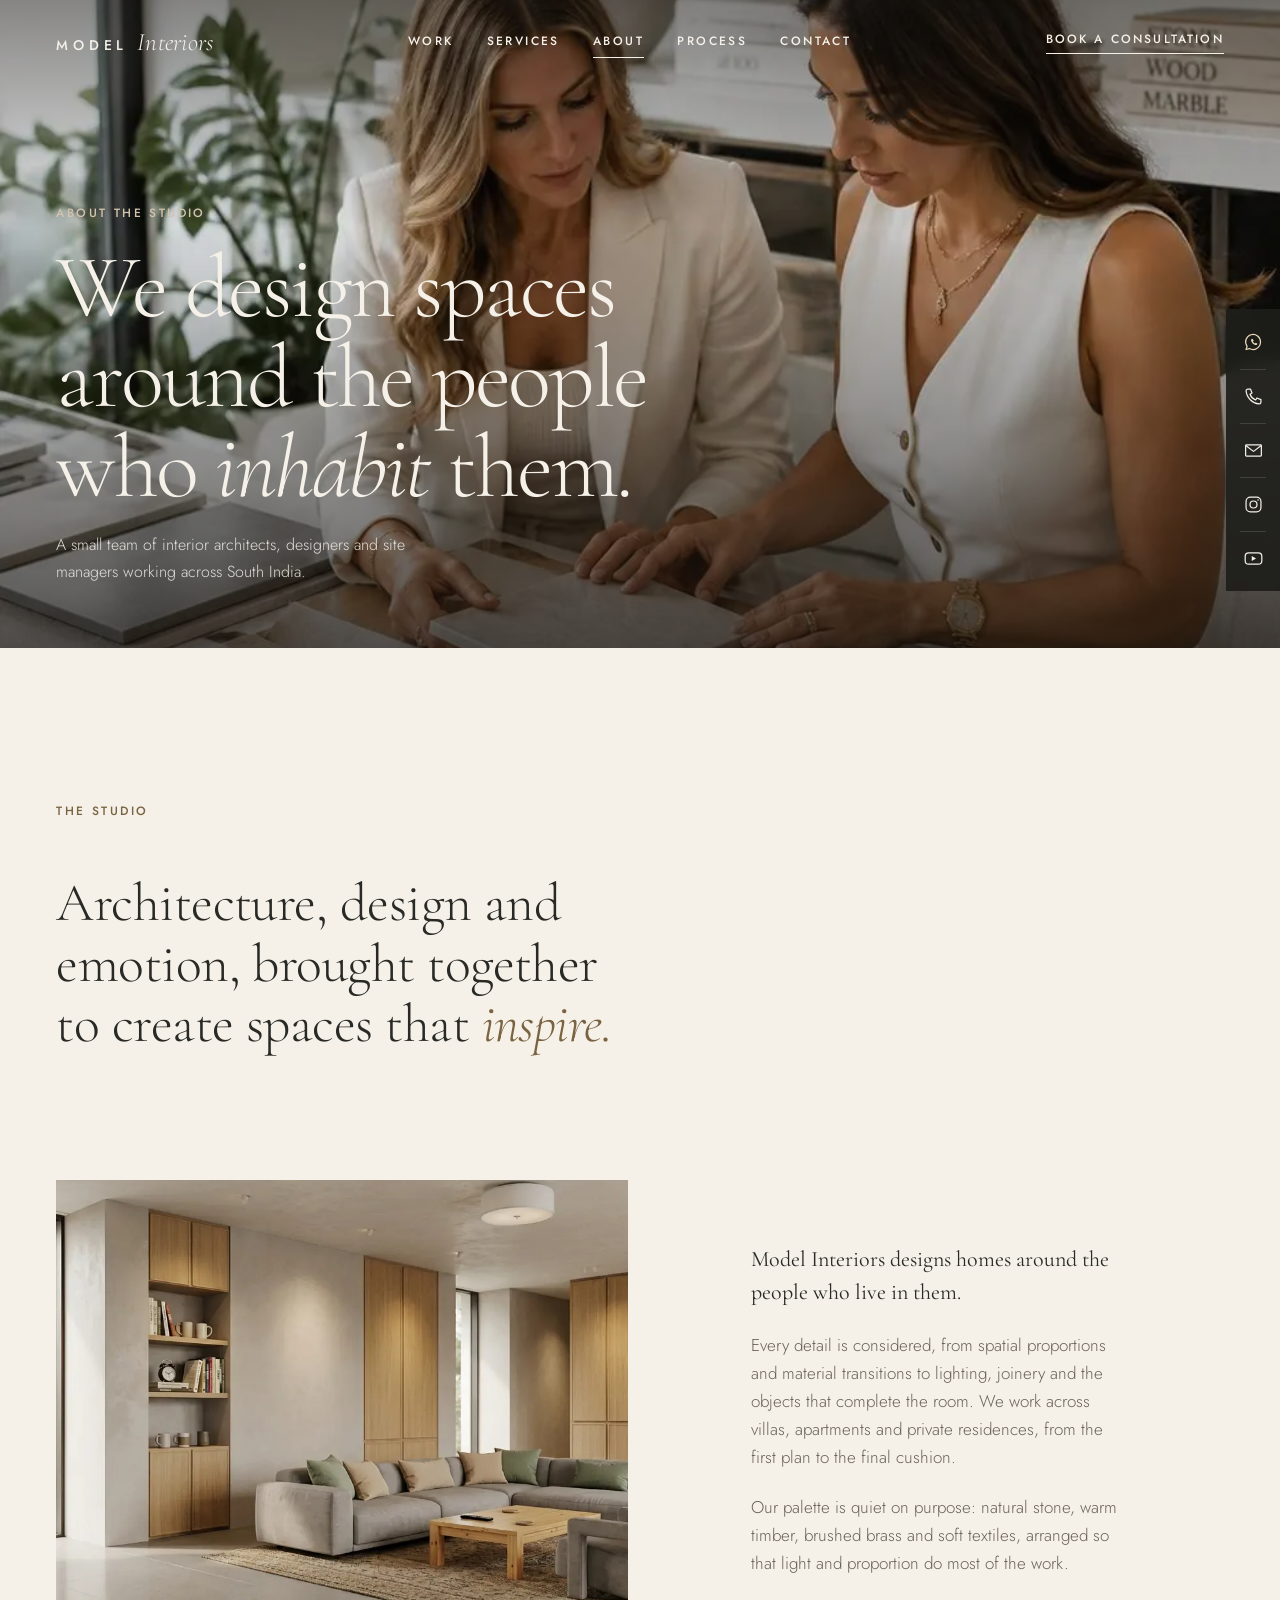
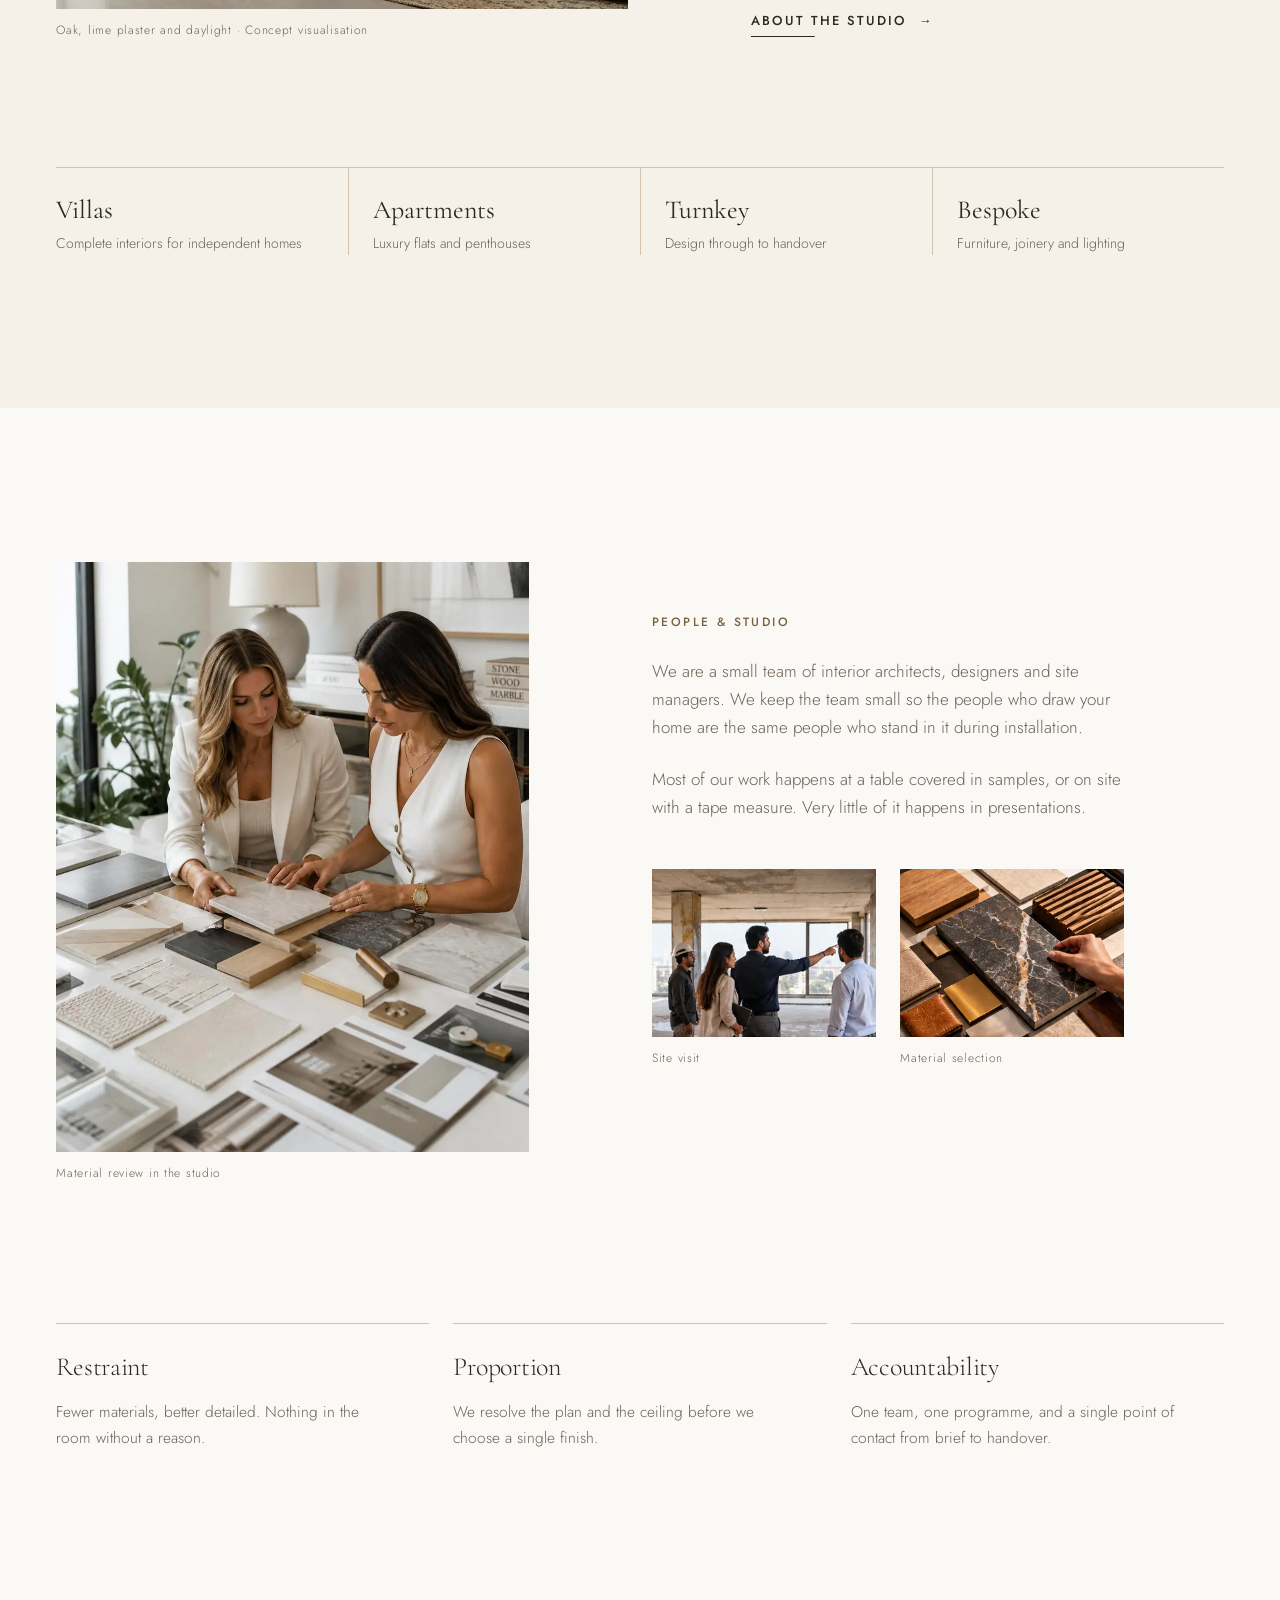
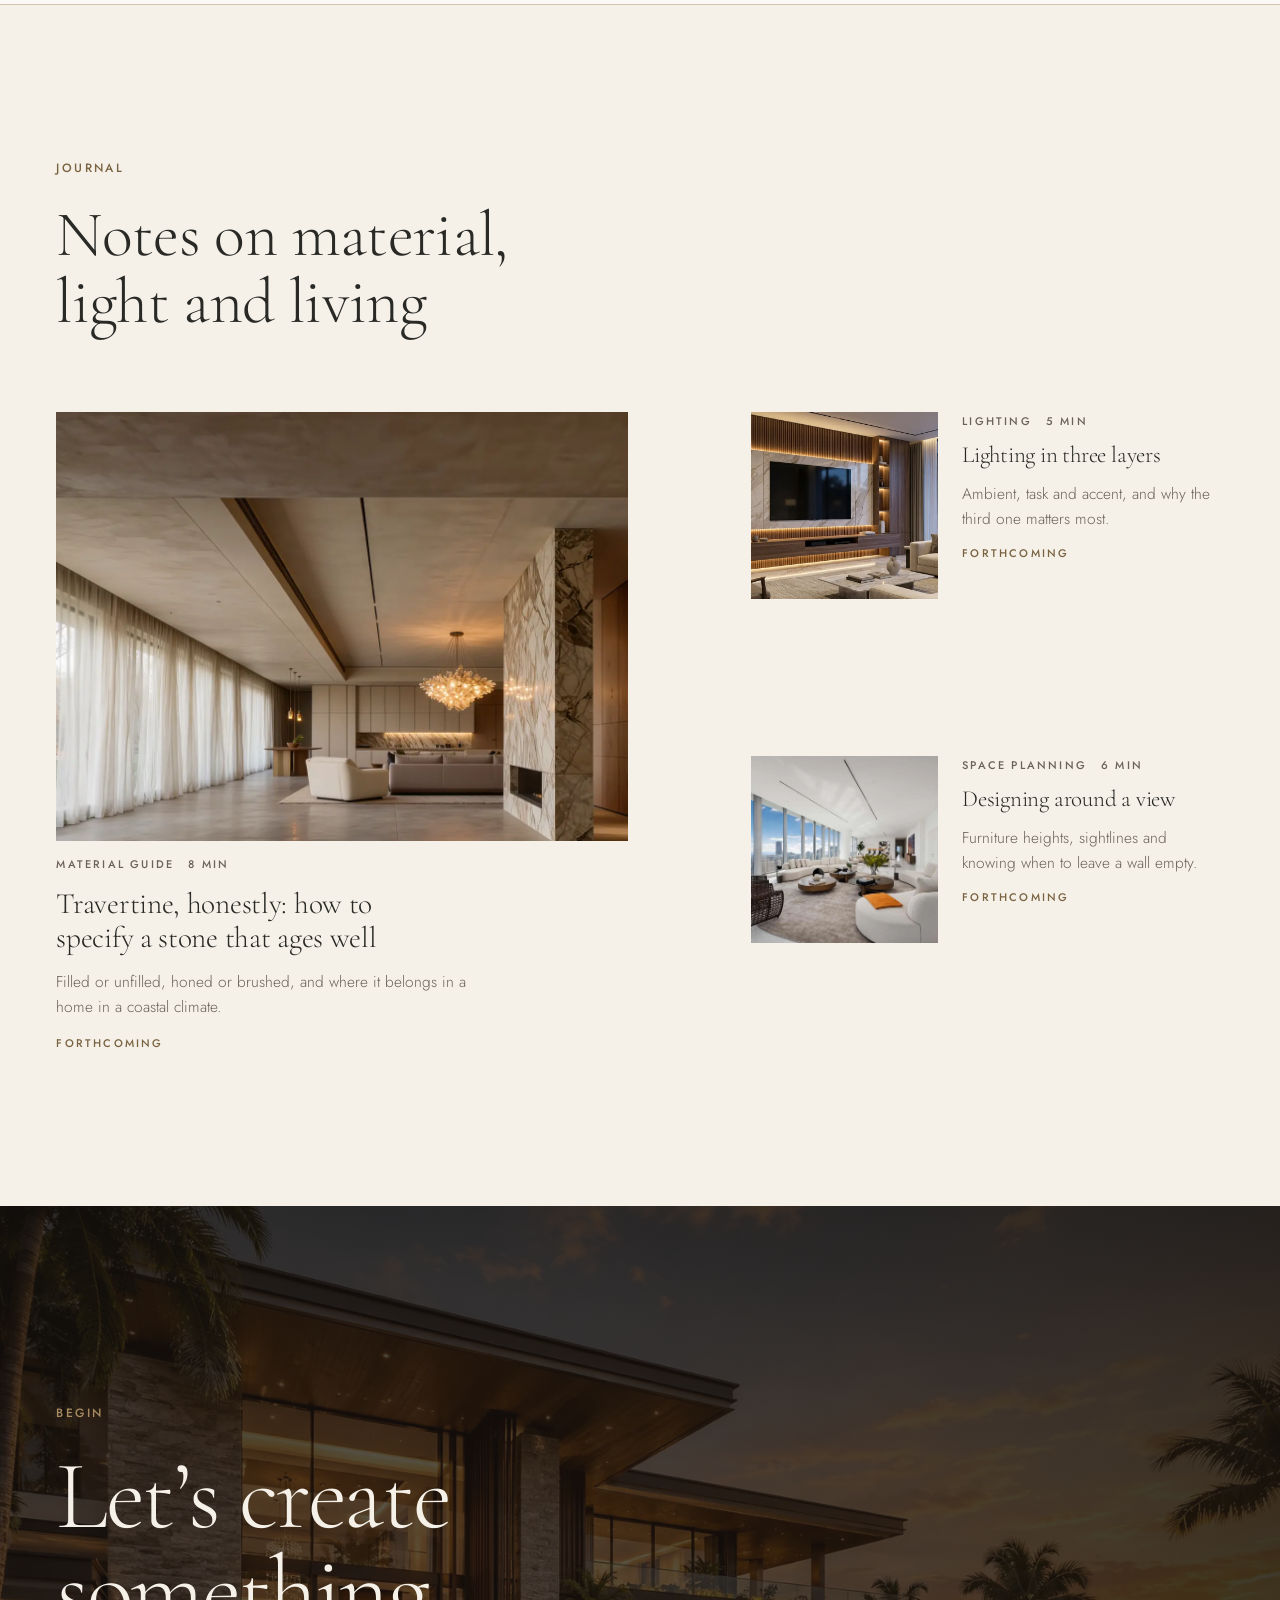
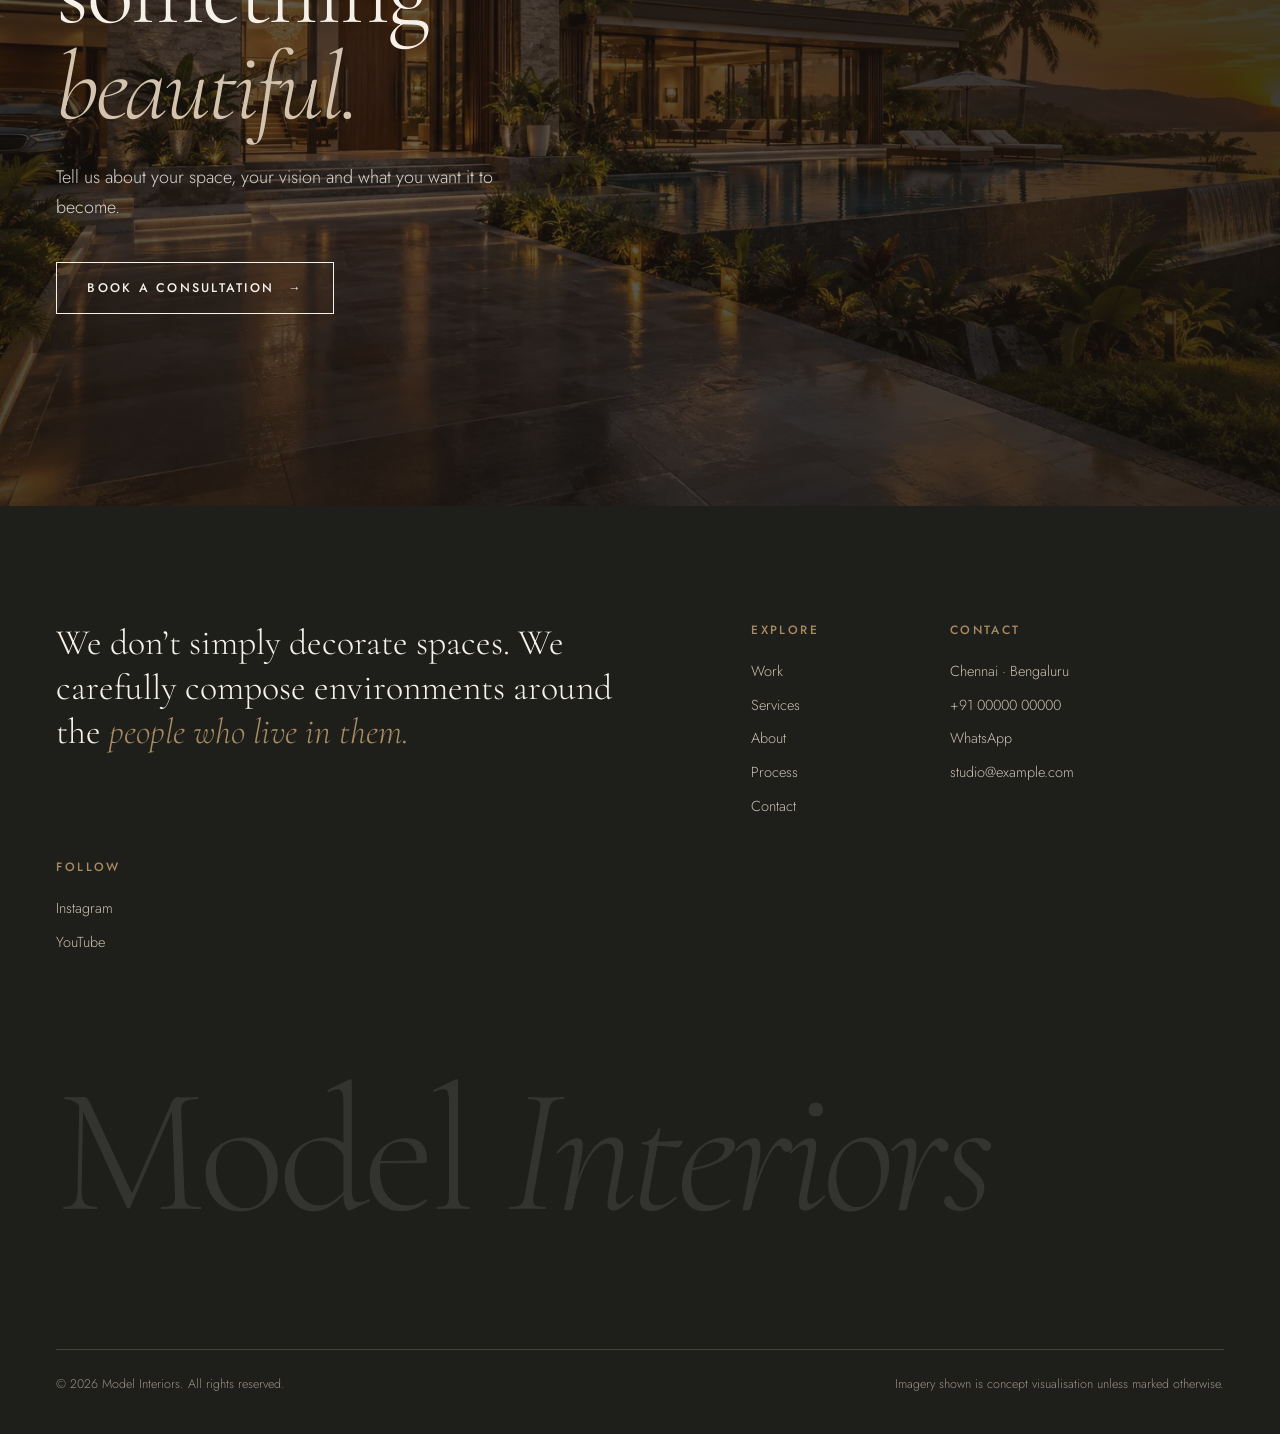
==== commit a1c6bcef: "Add files via upload" ====
--- a/about.html
+++ b/about.html
@@ -29,7 +29,7 @@
 <aside class="rail" aria-label="Quick contact"><a class="r-wa" href="https://wa.me/910000000000?text=Hello%20Model%20Interiors%2C%20I%27d%20like%20to%20discuss%20an%20interior%20project." target="_blank" rel="noopener" aria-label="WhatsApp: +91 00000 00000"><svg viewBox="0 0 24 24" aria-hidden="true"><path d="M20 11.5a8.5 8.5 0 0 1-12.6 7.4L3.5 20l1.2-3.7A8.5 8.5 0 1 1 20 11.5z"/><path d="M9.2 8.3c-.3 3.3 3 6.9 6.4 6.6l.9-1.5-1.9-1-.9.8a4.6 4.6 0 0 1-2.3-2.3l.8-.9-1-1.9-1.9.2z" class="fill"/></svg><span class="tip"><b>WhatsApp</b>+91 00000 00000</span><span class="mlabel">WhatsApp</span></a><a class="r-call" href="tel:+910000000000" aria-label="Call: +91 00000 00000"><svg viewBox="0 0 24 24" aria-hidden="true"><path d="M5.5 3.5h3l1.8 4.6-2.3 1.4a11 11 0 0 0 6.5 6.5l1.4-2.3 4.6 1.8v3a2 2 0 0 1-2 2A16.5 16.5 0 0 1 3.5 5.5a2 2 0 0 1 2-2z"/></svg><span class="tip"><b>Call</b>+91 00000 00000</span><span class="mlabel">Call</span></a><a class="r-mail" href="mailto:studio@example.com" aria-label="Email: studio@example.com"><svg viewBox="0 0 24 24" aria-hidden="true"><rect x="3" y="5.5" width="18" height="13" rx="1"/><path d="M3.5 6.5 12 13l8.5-6.5"/></svg><span class="tip"><b>Email</b>studio@example.com</span><span class="mlabel">Email</span></a><a class="r-ig" href="https://www.instagram.com/" target="_blank" rel="noopener" aria-label="Instagram: @modelinteriors"><svg viewBox="0 0 24 24" aria-hidden="true"><rect x="3.5" y="3.5" width="17" height="17" rx="5"/><circle cx="12" cy="12" r="4"/><circle cx="17.2" cy="6.8" r=".9" class="fill"/></svg><span class="tip"><b>Instagram</b>@modelinteriors</span><span class="mlabel">Instagram</span></a><a class="r-yt" href="https://www.youtube.com/" target="_blank" rel="noopener" aria-label="YouTube: Model Interiors"><svg viewBox="0 0 24 24" aria-hidden="true"><rect x="2.5" y="5.5" width="19" height="13" rx="4"/><path d="M10 9.2v5.6l4.9-2.8z" class="fill"/></svg><span class="tip"><b>YouTube</b>Model Interiors</span><span class="mlabel">YouTube</span></a></aside>
 <main id="main">
 <section class="page-hero" aria-labelledby="ph">
-  <img src="img/team.webp" alt="" aria-hidden="true" style="object-position:50% 30%">
+  <img src="team.webp" alt="" aria-hidden="true" style="object-position:50% 30%">
   <div class="wrap hero-intro"><span class="label l1" style="color:var(--taupe)">About the studio</span><h1 id="ph" class="l2">We design spaces around the people who <em>inhabit</em> them.</h1><p class="l3">A small team of interior architects, designers and site managers working across South India.</p></div>
 </section><!-- INTRO -->
 <section class="sec intro" id="intro" aria-labelledby="intro-h">
@@ -37,7 +37,7 @@
     <span class="label" style="grid-column:1/-1">The studio</span>
     <h2 id="intro-h">Architecture, design and emotion, brought together to create spaces that <em>inspire.</em></h2>
     <figure class="fig" style="margin-bottom:0">
-      <div class="zoom reveal"><img src="img/travertine.webp" alt="Calm living room with oak joinery, a low linen sofa and full-height glazing onto a garden" loading="lazy" width="1600" height="893"></div>
+      <div class="zoom reveal"><img src="travertine.webp" alt="Calm living room with oak joinery, a low linen sofa and full-height glazing onto a garden" loading="lazy" width="1600" height="893"></div>
       <figcaption>Oak, lime plaster and daylight · Concept visualisation</figcaption>
     </figure>
     <div class="txt">
@@ -58,15 +58,15 @@
 <!-- STUDIO -->
 <section class="sec studio" id="studio" aria-labelledby="studio-h" style="background:var(--warm-white)">
   <div class="wrap grid">
-    <figure class="main"><div class="zoom reveal"><img src="img/team.webp" alt="Two designers reviewing stone, timber and fabric samples at a white studio table" loading="lazy"></div><figcaption>Material review in the studio</figcaption></figure>
+    <figure class="main"><div class="zoom reveal"><img src="team.webp" alt="Two designers reviewing stone, timber and fabric samples at a white studio table" loading="lazy"></div><figcaption>Material review in the studio</figcaption></figure>
     <div class="copy">
       <span class="label">People &amp; studio</span>
       <h2 id="studio-h" class="sr-h">We design spaces around the people who <em>inhabit</em> them.</h2>
       <p>We are a small team of interior architects, designers and site managers. We keep the team small so the people who draw your home are the same people who stand in it during installation.</p>
       <p>Most of our work happens at a table covered in samples, or on site with a tape measure. Very little of it happens in presentations.</p>
       <div class="duo">
-        <figure><div class="zoom reveal"><img src="img/p-site.webp" alt="Designers and a site engineer discussing an unfinished apartment with city views" loading="lazy"></div><figcaption>Site visit</figcaption></figure>
-        <figure><div class="zoom reveal"><img src="img/p-material.webp" alt="Hand selecting a dark marble sample among timber, brass and leather swatches" loading="lazy"></div><figcaption>Material selection</figcaption></figure>
+        <figure><div class="zoom reveal"><img src="p-site.webp" alt="Designers and a site engineer discussing an unfinished apartment with city views" loading="lazy"></div><figcaption>Site visit</figcaption></figure>
+        <figure><div class="zoom reveal"><img src="p-material.webp" alt="Hand selecting a dark marble sample among timber, brass and leather swatches" loading="lazy"></div><figcaption>Material selection</figcaption></figure>
       </div>
     </div>
     <div class="principles">
@@ -86,18 +86,18 @@
     </div>
     <div class="posts">
       <article class="post big">
-        <div class="zoom reveal"><img src="img/gallery.webp" alt="Long gallery with sheer curtains, stone walls and a distant bedroom" loading="lazy"></div>
+        <div class="zoom reveal"><img src="gallery.webp" alt="Long gallery with sheer curtains, stone walls and a distant bedroom" loading="lazy"></div>
         <div class="k"><span>Material guide</span><span>8 min</span></div>
         <h3>Travertine, honestly: how to specify a stone that ages well</h3>
         <p>Filled or unfilled, honed or brushed, and where it belongs in a home in a coastal climate.</p>
         <span class="soon">Forthcoming</span>
       </article>
       <article class="post sm">
-        <div class="zoom reveal"><img src="img/media-wall.webp" alt="Media wall in marble with lit walnut niches" loading="lazy"></div>
+        <div class="zoom reveal"><img src="media-wall.webp" alt="Media wall in marble with lit walnut niches" loading="lazy"></div>
         <div style="display:flex;flex-direction:column;gap:12px"><div class="k"><span>Lighting</span><span>5 min</span></div><h3>Lighting in three layers</h3><p>Ambient, task and accent, and why the third one matters most.</p><span class="soon">Forthcoming</span></div>
       </article>
       <article class="post sm">
-        <div class="zoom reveal"><img src="img/penthouse.webp" alt="White living room facing the sea" loading="lazy"></div>
+        <div class="zoom reveal"><img src="penthouse.webp" alt="White living room facing the sea" loading="lazy"></div>
         <div style="display:flex;flex-direction:column;gap:12px"><div class="k"><span>Space planning</span><span>6 min</span></div><h3>Designing around a view</h3><p>Furniture heights, sightlines and knowing when to leave a wall empty.</p><span class="soon">Forthcoming</span></div>
       </article>
     </div>
@@ -106,7 +106,7 @@
 
 <!-- FINAL CTA -->
 <section class="final on-dark" aria-labelledby="cta-h">
-  <img src="img/villa-sunset.webp" alt="" loading="lazy" aria-hidden="true">
+  <img src="villa-sunset.webp" alt="" loading="lazy" aria-hidden="true">
   <div class="wrap">
     <span class="label">Begin</span>
     <h2 id="cta-h">Let’s create something <em>beautiful.</em></h2>
